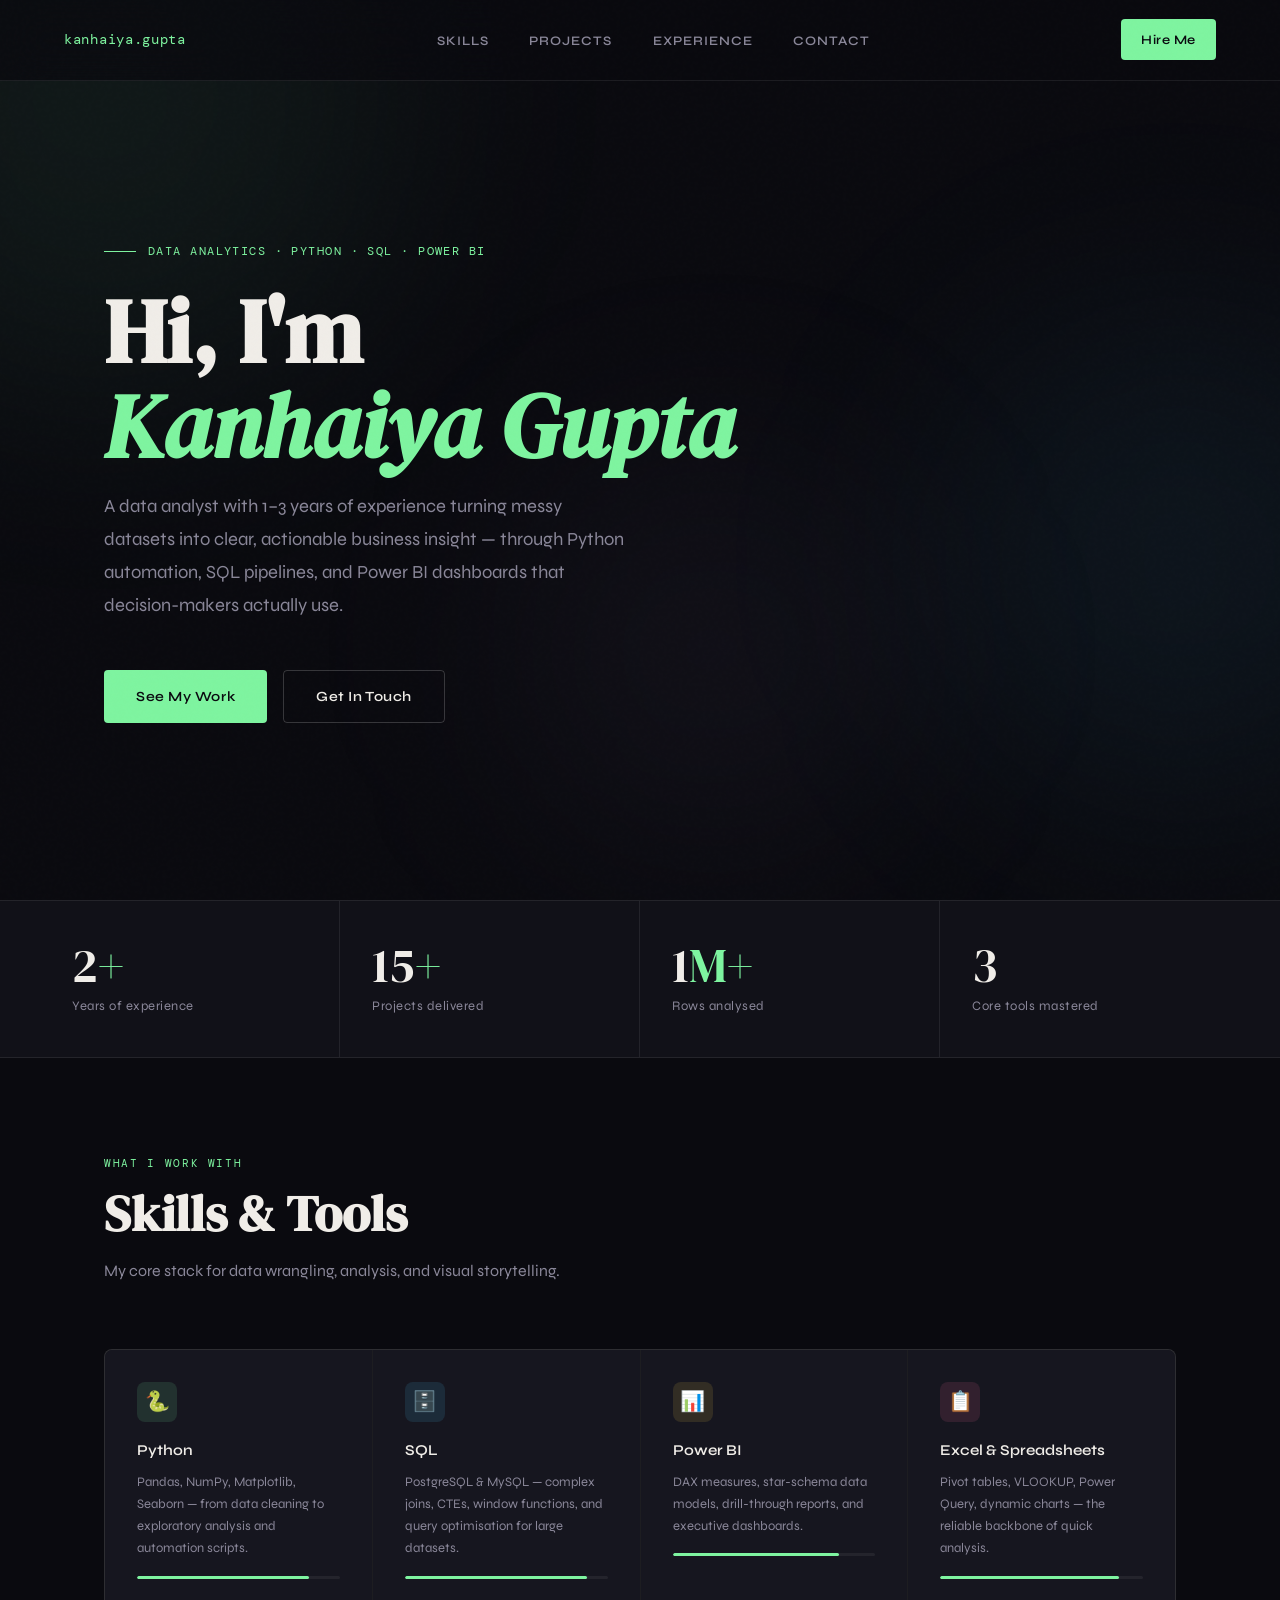
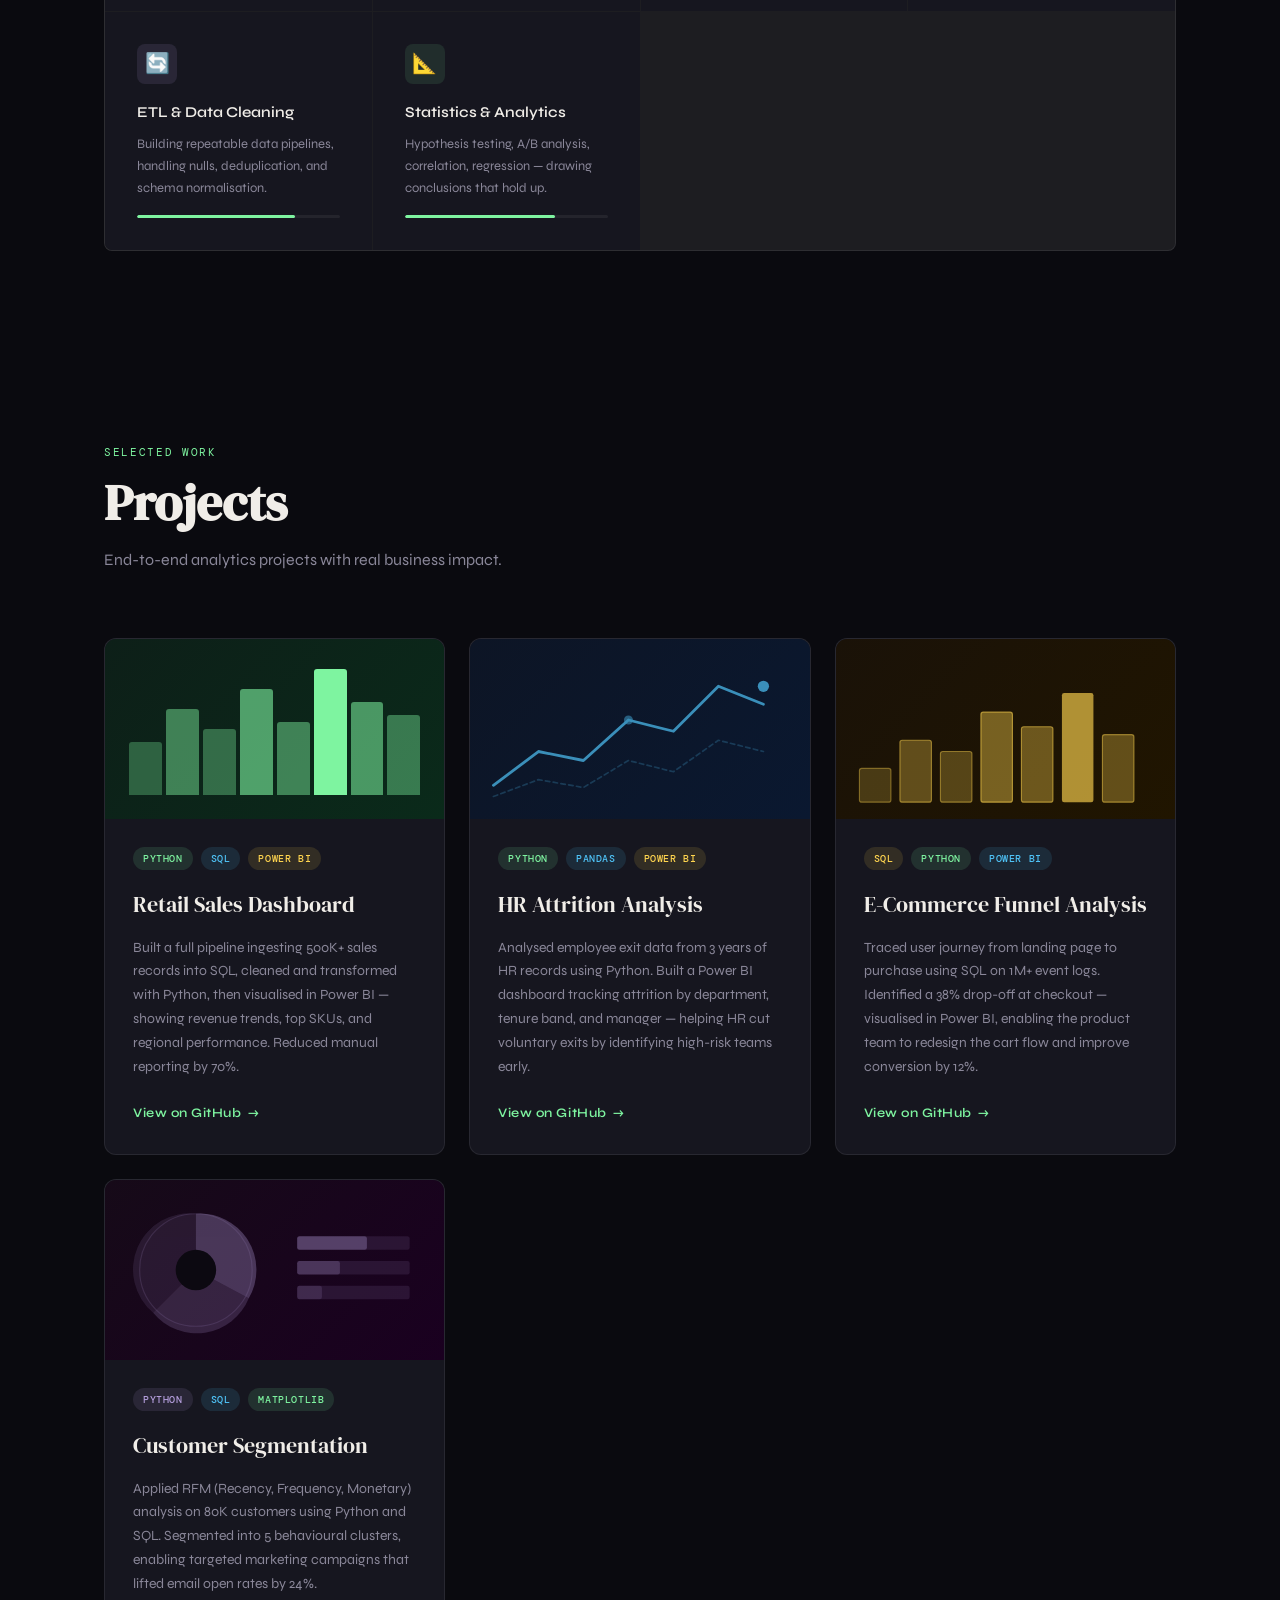
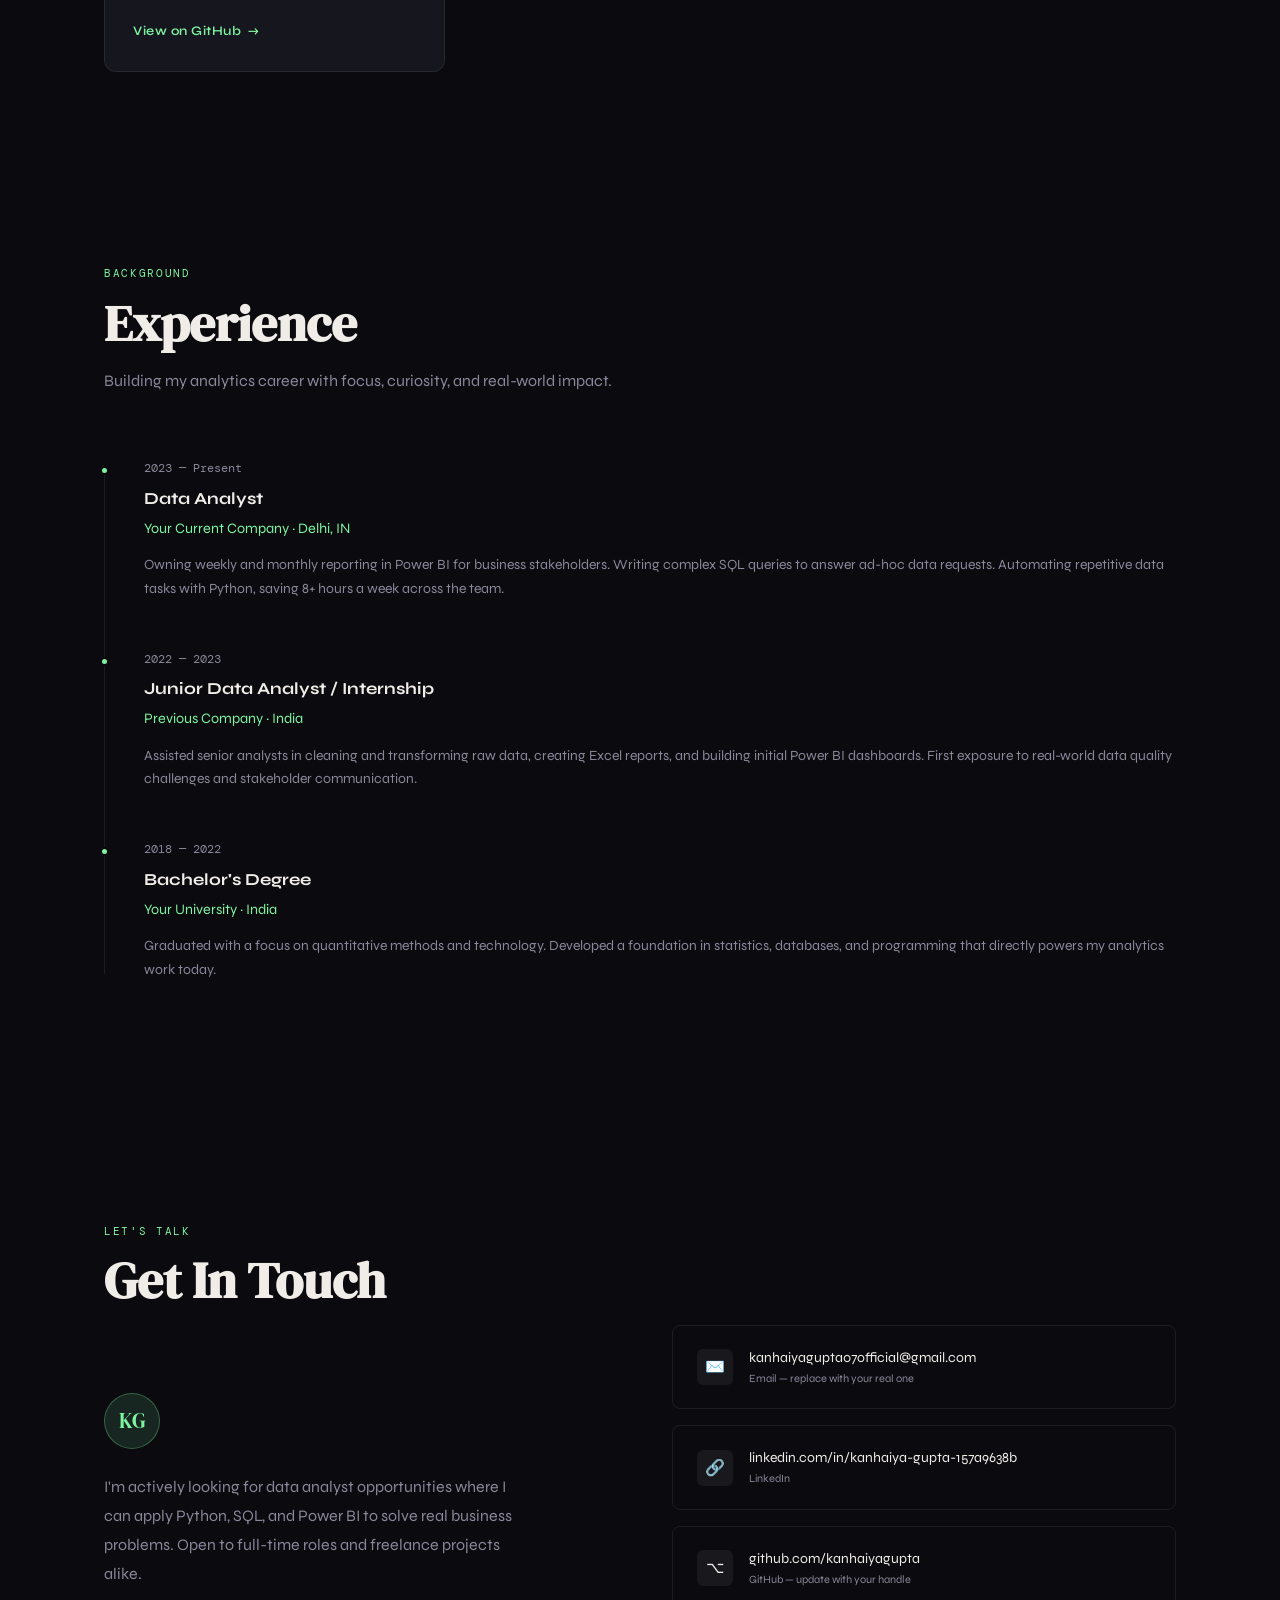
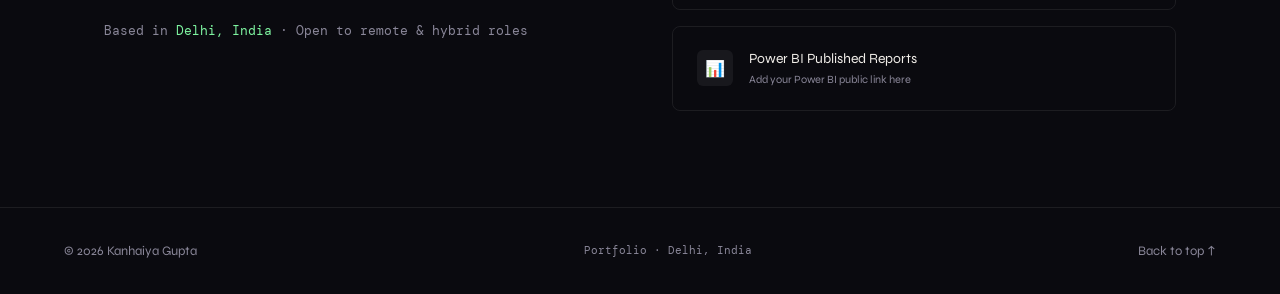
==== index.html @ afb7fc7d "seprated all the files" ====
<!DOCTYPE html>
<html lang="en">
<head>
<meta charset="UTF-8" />
<meta name="viewport" content="width=device-width, initial-scale=1.0"/>
<title>Kanhaiya Gupta — Data Analytics Portfolio</title>
<link rel="stylesheet" href="style.css"/>
<link href="https://fonts.googleapis.com/css2?family=DM+Serif+Display:ital@0;1&family=DM+Mono:wght@400;500&family=Syne:wght@400;600;700&display=swap" rel="stylesheet"/>

</head>
<body>

<div class="orb orb1"></div>
<div class="orb orb2"></div>
<div class="orb orb3"></div>

<!-- NAV -->
<nav>
  <div class="nav-logo">kanhaiya.gupta</div>
  <ul class="nav-links">
    <li><a href="#skills">Skills</a></li>
    <li><a href="#projects">Projects</a></li>
    <li><a href="#experience">Experience</a></li>
    <li><a href="#contact">Contact</a></li>
  </ul>
  <a href="#contact" class="btn btn-primary" style="padding:0.6rem 1.25rem; font-size:13px;">Hire Me</a>
</nav>

<!-- HERO -->
<div class="hero">
  <div class="hero-tag">Data Analytics · Python · SQL · Power BI</div>
  <h1>Hi, I'm<br><em>Kanhaiya Gupta</em></h1>
  <p class="hero-sub">
    A data analyst with 1–3 years of experience turning messy datasets into clear, actionable business insight — through Python automation, SQL pipelines, and Power BI dashboards that decision-makers actually use.
  </p>
  <div class="hero-cta">
    <a href="#projects" class="btn btn-primary">See My Work</a>
    <a href="mailto:kanhaiya.gupta@email.com" class="btn btn-outline">Get In Touch</a>
  </div>
</div>

<!-- STATS -->
<div class="stats-strip">
  <div class="stats-inner">
    <div class="stat reveal">
      <div class="stat-num">2<span>+</span></div>
      <div class="stat-label">Years of experience</div>
    </div>
    <div class="stat reveal">
      <div class="stat-num">15<span>+</span></div>
      <div class="stat-label">Projects delivered</div>
    </div>
    <div class="stat reveal">
      <div class="stat-num">1<span>M+</span></div>
      <div class="stat-label">Rows analysed</div>
    </div>
    <div class="stat reveal">
      <div class="stat-num">3</div>
      <div class="stat-label">Core tools mastered</div>
    </div>
  </div>
</div>

<!-- SKILLS -->
<section id="skills">
  <div class="section-label">What I work with</div>
  <h2 class="section-title">Skills & Tools</h2>
  <p class="section-desc">My core stack for data wrangling, analysis, and visual storytelling.</p>

  <div class="skills-grid reveal">
    <div class="skill-card">
      <div class="skill-icon" style="background:rgba(126,244,160,0.12);">🐍</div>
      <div class="skill-name">Python</div>
      <div class="skill-desc">Pandas, NumPy, Matplotlib, Seaborn — from data cleaning to exploratory analysis and automation scripts.</div>
      <div class="skill-bar-wrap"><div class="skill-bar" style="width:85%"></div></div>
    </div>
    <div class="skill-card">
      <div class="skill-icon" style="background:rgba(79,195,247,0.12);">🗄️</div>
      <div class="skill-name">SQL</div>
      <div class="skill-desc">PostgreSQL & MySQL — complex joins, CTEs, window functions, and query optimisation for large datasets.</div>
      <div class="skill-bar-wrap"><div class="skill-bar" style="width:90%"></div></div>
    </div>
    <div class="skill-card">
      <div class="skill-icon" style="background:rgba(255,213,79,0.12);">📊</div>
      <div class="skill-name">Power BI</div>
      <div class="skill-desc">DAX measures, star-schema data models, drill-through reports, and executive dashboards.</div>
      <div class="skill-bar-wrap"><div class="skill-bar" style="width:82%"></div></div>
    </div>
    <div class="skill-card">
      <div class="skill-icon" style="background:rgba(255,107,157,0.12);">📋</div>
      <div class="skill-name">Excel & Spreadsheets</div>
      <div class="skill-desc">Pivot tables, VLOOKUP, Power Query, dynamic charts — the reliable backbone of quick analysis.</div>
      <div class="skill-bar-wrap"><div class="skill-bar" style="width:88%"></div></div>
    </div>
    <div class="skill-card">
      <div class="skill-icon" style="background:rgba(179,157,219,0.12);">🔄</div>
      <div class="skill-name">ETL & Data Cleaning</div>
      <div class="skill-desc">Building repeatable data pipelines, handling nulls, deduplication, and schema normalisation.</div>
      <div class="skill-bar-wrap"><div class="skill-bar" style="width:78%"></div></div>
    </div>
    <div class="skill-card">
      <div class="skill-icon" style="background:rgba(126,244,160,0.1);">📐</div>
      <div class="skill-name">Statistics & Analytics</div>
      <div class="skill-desc">Hypothesis testing, A/B analysis, correlation, regression — drawing conclusions that hold up.</div>
      <div class="skill-bar-wrap"><div class="skill-bar" style="width:74%"></div></div>
    </div>
  </div>
</section>

<!-- PROJECTS -->
<section id="projects">
  <div class="section-label">Selected work</div>
  <h2 class="section-title">Projects</h2>
  <p class="section-desc">End-to-end analytics projects with real business impact.</p>

  <div class="projects-grid">

    <!-- Project 1 -->
    <a class="project-card reveal" href="https://github.com/kanhaiyagupta" target="_blank">
      <div class="project-thumb" style="background:linear-gradient(135deg,#0d1f18,#0a2a1a);">
        <div class="chart-bars">
          <div class="bar" style="height:40%;background:rgba(126,244,160,0.3)"></div>
          <div class="bar" style="height:65%;background:rgba(126,244,160,0.45)"></div>
          <div class="bar" style="height:50%;background:rgba(126,244,160,0.35)"></div>
          <div class="bar" style="height:80%;background:rgba(126,244,160,0.6)"></div>
          <div class="bar" style="height:55%;background:rgba(126,244,160,0.45)"></div>
          <div class="bar" style="height:95%;background:var(--accent)"></div>
          <div class="bar" style="height:70%;background:rgba(126,244,160,0.55)"></div>
          <div class="bar" style="height:60%;background:rgba(126,244,160,0.4)"></div>
        </div>
      </div>
      <div class="project-body">
        <div class="project-tags">
          <span class="tag tag-green">Python</span>
          <span class="tag tag-blue">SQL</span>
          <span class="tag tag-yellow">Power BI</span>
        </div>
        <div class="project-title">Retail Sales Dashboard</div>
        <div class="project-desc">Built a full pipeline ingesting 500K+ sales records into SQL, cleaned and transformed with Python, then visualised in Power BI — showing revenue trends, top SKUs, and regional performance. Reduced manual reporting by 70%.</div>
        <span class="project-link">View on GitHub</span>
      </div>
    </a>

    <!-- Project 2 -->
    <a class="project-card reveal" href="https://github.com/kanhaiyagupta" target="_blank">
      <div class="project-thumb" style="background:linear-gradient(135deg,#0d1525,#0a1830);">
        <svg width="100%" height="100%" viewBox="0 0 300 160" style="opacity:0.7">
          <polyline points="20,130 60,100 100,108 140,72 180,82 220,42 260,58" fill="none" stroke="#4fc3f7" stroke-width="2.5" stroke-linecap="round" stroke-linejoin="round"/>
          <polyline points="20,140 60,125 100,132 140,108 180,118 220,90 260,100" fill="none" stroke="rgba(79,195,247,0.3)" stroke-width="1.5" stroke-linecap="round" stroke-linejoin="round" stroke-dasharray="4 3"/>
          <circle cx="260" cy="42" r="5" fill="#4fc3f7"/>
          <circle cx="140" cy="72" r="4" fill="rgba(79,195,247,0.6)"/>
        </svg>
      </div>
      <div class="project-body">
        <div class="project-tags">
          <span class="tag tag-green">Python</span>
          <span class="tag tag-blue">Pandas</span>
          <span class="tag tag-yellow">Power BI</span>
        </div>
        <div class="project-title">HR Attrition Analysis</div>
        <div class="project-desc">Analysed employee exit data from 3 years of HR records using Python. Built a Power BI dashboard tracking attrition by department, tenure band, and manager — helping HR cut voluntary exits by identifying high-risk teams early.</div>
        <span class="project-link">View on GitHub</span>
      </div>
    </a>

    <!-- Project 3 -->
    <a class="project-card reveal" href="https://github.com/kanhaiyagupta" target="_blank">
      <div class="project-thumb" style="background:linear-gradient(135deg,#1a1208,#201500);">
        <svg width="100%" height="100%" viewBox="0 0 300 160">
          <rect x="20" y="115" width="28" height="30" rx="2" fill="rgba(255,213,79,0.2)" stroke="rgba(255,213,79,0.4)" stroke-width="1"/>
          <rect x="56" y="90" width="28" height="55" rx="2" fill="rgba(255,213,79,0.3)" stroke="rgba(255,213,79,0.5)" stroke-width="1"/>
          <rect x="92" y="100" width="28" height="45" rx="2" fill="rgba(255,213,79,0.25)" stroke="rgba(255,213,79,0.45)" stroke-width="1"/>
          <rect x="128" y="65" width="28" height="80" rx="2" fill="rgba(255,213,79,0.4)" stroke="rgba(255,213,79,0.6)" stroke-width="1"/>
          <rect x="164" y="78" width="28" height="67" rx="2" fill="rgba(255,213,79,0.35)" stroke="rgba(255,213,79,0.55)" stroke-width="1"/>
          <rect x="200" y="48" width="28" height="97" rx="2" fill="#ffd54f" opacity="0.65"/>
          <rect x="236" y="85" width="28" height="60" rx="2" fill="rgba(255,213,79,0.3)" stroke="rgba(255,213,79,0.5)" stroke-width="1"/>
        </svg>
      </div>
      <div class="project-body">
        <div class="project-tags">
          <span class="tag tag-yellow">SQL</span>
          <span class="tag tag-green">Python</span>
          <span class="tag tag-blue">Power BI</span>
        </div>
        <div class="project-title">E-Commerce Funnel Analysis</div>
        <div class="project-desc">Traced user journey from landing page to purchase using SQL on 1M+ event logs. Identified a 38% drop-off at checkout — visualised in Power BI, enabling the product team to redesign the cart flow and improve conversion by 12%.</div>
        <span class="project-link">View on GitHub</span>
      </div>
    </a>

    <!-- Project 4 -->
    <a class="project-card reveal" href="https://github.com/kanhaiyagupta" target="_blank">
      <div class="project-thumb" style="background:linear-gradient(135deg,#160a18,#1a0020);">
        <svg width="100%" height="100%" viewBox="0 0 300 160" style="opacity:0.8">
          <circle cx="80" cy="80" r="50" fill="none" stroke="rgba(179,157,219,0.2)" stroke-width="1"/>
          <path d="M80 80 L80 30 A50 50 0 0 1 127 105 Z" fill="rgba(179,157,219,0.4)"/>
          <path d="M80 80 L127 105 A50 50 0 0 1 42 118 Z" fill="rgba(179,157,219,0.25)"/>
          <path d="M80 80 L42 118 A50 50 0 0 1 80 30 Z" fill="rgba(179,157,219,0.15)"/>
          <circle cx="80" cy="80" r="18" fill="var(--bg)"/>
          <rect x="170" y="50" width="100" height="12" rx="2" fill="rgba(179,157,219,0.15)"/>
          <rect x="170" y="50" width="62" height="12" rx="2" fill="rgba(179,157,219,0.4)"/>
          <rect x="170" y="72" width="100" height="12" rx="2" fill="rgba(179,157,219,0.15)"/>
          <rect x="170" y="72" width="38" height="12" rx="2" fill="rgba(179,157,219,0.3)"/>
          <rect x="170" y="94" width="100" height="12" rx="2" fill="rgba(179,157,219,0.15)"/>
          <rect x="170" y="94" width="22" height="12" rx="2" fill="rgba(179,157,219,0.2)"/>
        </svg>
      </div>
      <div class="project-body">
        <div class="project-tags">
          <span class="tag tag-purple">Python</span>
          <span class="tag tag-blue">SQL</span>
          <span class="tag tag-green">Matplotlib</span>
        </div>
        <div class="project-title">Customer Segmentation</div>
        <div class="project-desc">Applied RFM (Recency, Frequency, Monetary) analysis on 80K customers using Python and SQL. Segmented into 5 behavioural clusters, enabling targeted marketing campaigns that lifted email open rates by 24%.</div>
        <span class="project-link">View on GitHub</span>
      </div>
    </a>

  </div>
</section>

<!-- EXPERIENCE -->
<section id="experience">
  <div class="section-label">Background</div>
  <h2 class="section-title">Experience</h2>
  <p class="section-desc">Building my analytics career with focus, curiosity, and real-world impact.</p>

  <div class="timeline reveal">
    <div class="timeline-item">
      <div class="tl-date">2023 — Present</div>
      <div class="tl-role">Data Analyst</div>
      <div class="tl-company">Your Current Company · Delhi, IN</div>
      <div class="tl-desc">Owning weekly and monthly reporting in Power BI for business stakeholders. Writing complex SQL queries to answer ad-hoc data requests. Automating repetitive data tasks with Python, saving 8+ hours a week across the team.</div>
    </div>
    <div class="timeline-item">
      <div class="tl-date">2022 — 2023</div>
      <div class="tl-role">Junior Data Analyst / Internship</div>
      <div class="tl-company">Previous Company · India</div>
      <div class="tl-desc">Assisted senior analysts in cleaning and transforming raw data, creating Excel reports, and building initial Power BI dashboards. First exposure to real-world data quality challenges and stakeholder communication.</div>
    </div>
    <div class="timeline-item">
      <div class="tl-date">2018 — 2022</div>
      <div class="tl-role">Bachelor's Degree</div>
      <div class="tl-company">Your University · India</div>
      <div class="tl-desc">Graduated with a focus on quantitative methods and technology. Developed a foundation in statistics, databases, and programming that directly powers my analytics work today.</div>
    </div>
  </div>
</section>

<!-- CONTACT -->
<section id="contact">
  <div class="section-label">Let's talk</div>
  <h2 class="section-title">Get In Touch</h2>

  <div class="contact-grid reveal">
    <div>
      <div class="avatar">KG</div>
      <p style="color:var(--muted); font-size:1rem; line-height:1.8; max-width:420px;">
        I'm actively looking for data analyst opportunities where I can apply Python, SQL, and Power BI to solve real business problems. Open to full-time roles and freelance projects alike.
      </p>
      <div style="margin-top:2rem; font-family:var(--font-mono); font-size:13px; color:var(--muted);">
        Based in <span style="color:var(--accent)">Delhi, India</span> · Open to remote & hybrid roles
      </div>
    </div>
    <div class="contact-links">
      <a class="contact-link" href="mailto:kanhaiyagupta07official@gmail.com">
        <div class="contact-link-icon">✉️</div>
        <div>
          <div class="contact-link-text">kanhaiyagupta07official@gmail.com</div>
          <div class="contact-link-label">Email — replace with your real one</div>
        </div>
      </a>
            <a class="contact-link" href="https://www.linkedin.com/in/kanhaiya-gupta-157a9638b" target="_blank">
        <div class="contact-link-icon">🔗</div>
        <div>
          <div class="contact-link-text">linkedin.com/in/kanhaiya-gupta-157a9638b</div>
          <div class="contact-link-label">LinkedIn</div>
        </div>
      </a>
      <a class="contact-link" href="https://github.com/kanhaiyagupta" target="_blank">
        <div class="contact-link-icon">⌥</div>
        <div>
          <div class="contact-link-text">github.com/kanhaiyagupta</div>
          <div class="contact-link-label">GitHub — update with your handle</div>
        </div>
      </a>
      <a class="contact-link" href="https://app.powerbi.com/" target="_blank">
        <div class="contact-link-icon">📊</div>
        <div>
          <div class="contact-link-text">Power BI Published Reports</div>
          <div class="contact-link-label">Add your Power BI public link here</div>
        </div>
      </a>
    </div>
  </div>
</section>

<!-- FOOTER -->
<footer>
  <span>© 2026 Kanhaiya Gupta</span>
  <span style="font-family:var(--font-mono); font-size:11px;">Portfolio · Delhi, India</span>
  <a href="#" style="color:var(--muted); text-decoration:none; font-size:13px;" onclick="window.scrollTo({top:0,behavior:'smooth'}); return false;">Back to top ↑</a>
</footer>
  
</body>
<script src="script.js"></script>
</html>
---- style.css ----
:root {
    --bg: #0a0a0f;
    --surface: #111118;
    --card: #16161f;
    --border: rgba(255,255,255,0.08);
    --border-hover: rgba(255,255,255,0.18);
    --text: #f0ede8;
    --muted: #8a8799;
    --accent: #7ef4a0;
    --accent2: #4fc3f7;
    --accent3: #ffd54f;
    --accent4: #ff6b9d;
    --purple: #b39ddb;
    --font-head: 'DM Serif Display', serif;
    --font-body: 'Syne', sans-serif;
    --font-mono: 'DM Mono', monospace;
  }
  *, *::before, *::after { box-sizing: border-box; margin: 0; padding: 0; }
  html { scroll-behavior: smooth; }
  body {
    background: var(--bg);
    color: var(--text);
    font-family: var(--font-body);
    font-size: 16px;
    line-height: 1.7;
    overflow-x: hidden;
  }
  body::before {
    content: '';
    position: fixed; inset: 0;
    background-image: url("data:image/svg+xml,%3Csvg viewBox='0 0 256 256' xmlns='http://www.w3.org/2000/svg'%3E%3Cfilter id='noise'%3E%3CfeTurbulence type='fractalNoise' baseFrequency='0.9' numOctaves='4' stitchTiles='stitch'/%3E%3C/filter%3E%3Crect width='100%25' height='100%25' filter='url(%23noise)' opacity='0.04'/%3E%3C/svg%3E");
    pointer-events: none; z-index: 9999; opacity: 0.35;
  }
  .orb { position: fixed; border-radius: 50%; filter: blur(120px); pointer-events: none; z-index: 0; }
  .orb1 { width: 600px; height: 600px; background: rgba(126,244,160,0.06); top: -200px; left: -200px; }
  .orb2 { width: 500px; height: 500px; background: rgba(79,195,247,0.06); bottom: 10%; right: -150px; }
  .orb3 { width: 400px; height: 400px; background: rgba(179,157,219,0.05); top: 50%; left: 40%; }

  nav {
    position: fixed; top: 0; left: 0; right: 0; z-index: 100;
    display: flex; align-items: center; justify-content: space-between;
    padding: 1.2rem 4rem;
    background: rgba(10,10,15,0.75);
    backdrop-filter: blur(20px);
    border-bottom: 1px solid var(--border);
  }
  .nav-logo { font-family: var(--font-mono); font-size: 14px; color: var(--accent); letter-spacing: 0.05em; }
  .nav-links { display: flex; gap: 2.5rem; list-style: none; }
  .nav-links a { color: var(--muted); text-decoration: none; font-size: 13px; font-weight: 600; letter-spacing: 0.08em; text-transform: uppercase; transition: color 0.2s; }
  .nav-links a:hover { color: var(--text); }

  .hero {
    position: relative; z-index: 1;
    min-height: 100vh;
    display: flex; flex-direction: column;
    justify-content: center; align-items: flex-start;
    padding: 8rem 4rem 4rem;
    max-width: 1200px; margin: 0 auto;
  }
  .hero-tag {
    font-family: var(--font-mono); font-size: 12px; color: var(--accent);
    letter-spacing: 0.12em; text-transform: uppercase;
    margin-bottom: 1.5rem;
    display: flex; align-items: center; gap: 0.75rem;
  }
  .hero-tag::before { content: ''; display: block; width: 32px; height: 1px; background: var(--accent); }
  .hero h1 { font-family: var(--font-head); font-size: clamp(3.2rem, 7vw, 6.5rem); line-height: 1.05; color: var(--text); margin-bottom: 1rem; }
  .hero h1 em { font-style: italic; color: var(--accent); }
  .hero-sub { font-size: 1.15rem; color: var(--muted); max-width: 520px; margin-bottom: 3rem; line-height: 1.8; }
  .hero-cta { display: flex; gap: 1rem; flex-wrap: wrap; }
  .btn { display: inline-flex; align-items: center; gap: 0.5rem; padding: 0.85rem 2rem; border-radius: 4px; font-family: var(--font-body); font-size: 14px; font-weight: 600; text-decoration: none; transition: all 0.2s; letter-spacing: 0.04em; }
  .btn-primary { background: var(--accent); color: #0a0a0f; }
  .btn-primary:hover { background: #5bdb80; transform: translateY(-2px); }
  .btn-outline { border: 1px solid var(--border-hover); color: var(--text); }
  .btn-outline:hover { border-color: var(--accent); color: var(--accent); transform: translateY(-2px); }

  .stats-strip { position: relative; z-index: 1; border-top: 1px solid var(--border); border-bottom: 1px solid var(--border); background: var(--surface); }
  .stats-inner { max-width: 1200px; margin: 0 auto; display: grid; grid-template-columns: repeat(4, 1fr); }
  .stat { padding: 2.5rem 2rem; border-right: 1px solid var(--border); }
  .stat:last-child { border-right: none; }
  .stat-num { font-family: var(--font-head); font-size: 3rem; color: var(--text); line-height: 1; }
  .stat-num span { color: var(--accent); }
  .stat-label { font-size: 13px; color: var(--muted); margin-top: 0.4rem; letter-spacing: 0.04em; }

  section { position: relative; z-index: 1; max-width: 1200px; margin: 0 auto; padding: 6rem 4rem; }
  .section-label { font-family: var(--font-mono); font-size: 11px; color: var(--accent); letter-spacing: 0.15em; text-transform: uppercase; margin-bottom: 0.75rem; }
  .section-title { font-family: var(--font-head); font-size: clamp(2rem, 4vw, 3.2rem); line-height: 1.1; margin-bottom: 1rem; }
  .section-desc { color: var(--muted); max-width: 560px; margin-bottom: 4rem; font-size: 1rem; }

  .skills-grid { display: grid; grid-template-columns: repeat(auto-fit, minmax(240px, 1fr)); gap: 1px; background: var(--border); border: 1px solid var(--border); border-radius: 8px; overflow: hidden; }
  .skill-card { background: var(--card); padding: 2rem; transition: background 0.2s; }
  .skill-card:hover { background: #1c1c28; }
  .skill-icon { width: 40px; height: 40px; border-radius: 8px; display: flex; align-items: center; justify-content: center; font-size: 20px; margin-bottom: 1rem; }
  .skill-name { font-size: 15px; font-weight: 600; margin-bottom: 0.5rem; }
  .skill-desc { font-size: 13px; color: var(--muted); }
  .skill-bar-wrap { margin-top: 1rem; background: rgba(255,255,255,0.06); border-radius: 2px; height: 3px; overflow: hidden; }
  .skill-bar { height: 100%; border-radius: 2px; background: var(--accent); }

  .projects-grid { display: grid; grid-template-columns: repeat(auto-fit, minmax(320px, 1fr)); gap: 1.5rem; }
  .project-card { background: var(--card); border: 1px solid var(--border); border-radius: 12px; overflow: hidden; transition: border-color 0.25s, transform 0.25s; text-decoration: none; color: inherit; display: block; }
  .project-card:hover { border-color: var(--border-hover); transform: translateY(-4px); }
  .project-thumb { height: 180px; display: flex; align-items: center; justify-content: center; position: relative; overflow: hidden; }
  .project-body { padding: 1.75rem; }
  .project-tags { display: flex; gap: 0.5rem; flex-wrap: wrap; margin-bottom: 1rem; }
  .tag { font-family: var(--font-mono); font-size: 10px; font-weight: 500; padding: 3px 10px; border-radius: 20px; letter-spacing: 0.06em; text-transform: uppercase; }
  .tag-green { background: rgba(126,244,160,0.12); color: var(--accent); }
  .tag-blue { background: rgba(79,195,247,0.12); color: var(--accent2); }
  .tag-yellow { background: rgba(255,213,79,0.12); color: var(--accent3); }
  .tag-pink { background: rgba(255,107,157,0.12); color: var(--accent4); }
  .tag-purple { background: rgba(179,157,219,0.12); color: var(--purple); }
  .project-title { font-family: var(--font-head); font-size: 1.4rem; margin-bottom: 0.75rem; }
  .project-desc { font-size: 14px; color: var(--muted); line-height: 1.7; }
  .project-link { display: inline-flex; align-items: center; gap: 0.4rem; margin-top: 1.5rem; font-size: 13px; font-weight: 600; color: var(--accent); text-decoration: none; letter-spacing: 0.04em; }
  .project-link::after { content: '→'; transition: transform 0.2s; }
  .project-card:hover .project-link::after { transform: translateX(4px); }

  .chart-bars { display: flex; align-items: flex-end; gap: 4px; padding: 1.5rem; height: 100%; width: 100%; }
  .bar { border-radius: 3px 3px 0 0; flex: 1; min-height: 20px; }

  .timeline { position: relative; }
  .timeline::before { content: ''; position: absolute; left: 0; top: 8px; bottom: 8px; width: 1px; background: var(--border); }
  .timeline-item { padding-left: 2.5rem; margin-bottom: 3rem; position: relative; }
  .timeline-item::before { content: ''; position: absolute; left: -4px; top: 8px; width: 9px; height: 9px; border-radius: 50%; background: var(--accent); border: 2px solid var(--bg); }
  .tl-date { font-family: var(--font-mono); font-size: 12px; color: var(--muted); margin-bottom: 0.4rem; }
  .tl-role { font-size: 1.05rem; font-weight: 700; margin-bottom: 0.2rem; }
  .tl-company { color: var(--accent); font-size: 0.9rem; margin-bottom: 0.75rem; }
  .tl-desc { font-size: 14px; color: var(--muted); line-height: 1.7; }

  .contact-grid { display: grid; grid-template-columns: 1fr 1fr; gap: 4rem; align-items: center; }
  .contact-links { display: flex; flex-direction: column; gap: 1rem; }
  .contact-link { display: flex; align-items: center; gap: 1rem; padding: 1.25rem 1.5rem; border: 1px solid var(--border); border-radius: 8px; text-decoration: none; color: var(--text); transition: all 0.2s; }
  .contact-link:hover { border-color: var(--accent); background: rgba(126,244,160,0.05); transform: translateX(6px); }
  .contact-link-icon { width: 36px; height: 36px; border-radius: 6px; background: rgba(255,255,255,0.06); display: flex; align-items: center; justify-content: center; font-size: 16px; flex-shrink: 0; }
  .contact-link-text { font-size: 14px; }
  .contact-link-label { font-size: 11px; color: var(--muted); }

  footer { border-top: 1px solid var(--border); padding: 2rem 4rem; display: flex; align-items: center; justify-content: space-between; font-size: 13px; color: var(--muted); max-width: 100%; position: relative; z-index: 1; }

  .reveal { opacity: 0; transform: translateY(24px); transition: opacity 0.6s ease, transform 0.6s ease; }
  .reveal.visible { opacity: 1; transform: translateY(0); }

  /* Initials avatar */
  .avatar {
    width: 56px; height: 56px; border-radius: 50%;
    background: rgba(126,244,160,0.12);
    border: 1px solid rgba(126,244,160,0.3);
    display: flex; align-items: center; justify-content: center;
    font-family: var(--font-head); font-size: 1.3rem;
    color: var(--accent); margin-bottom: 1.5rem;
  }

  @media (max-width: 768px) {
    nav { padding: 1rem 1.5rem; }
    .nav-links { display: none; }
    .hero, section { padding: 4rem 1.5rem; }
    .hero { padding-top: 7rem; }
    .stats-inner { grid-template-columns: 1fr 1fr; }
    .contact-grid { grid-template-columns: 1fr; }
    footer { flex-direction: column; gap: 0.5rem; text-align: center; padding: 1.5rem; }
  }
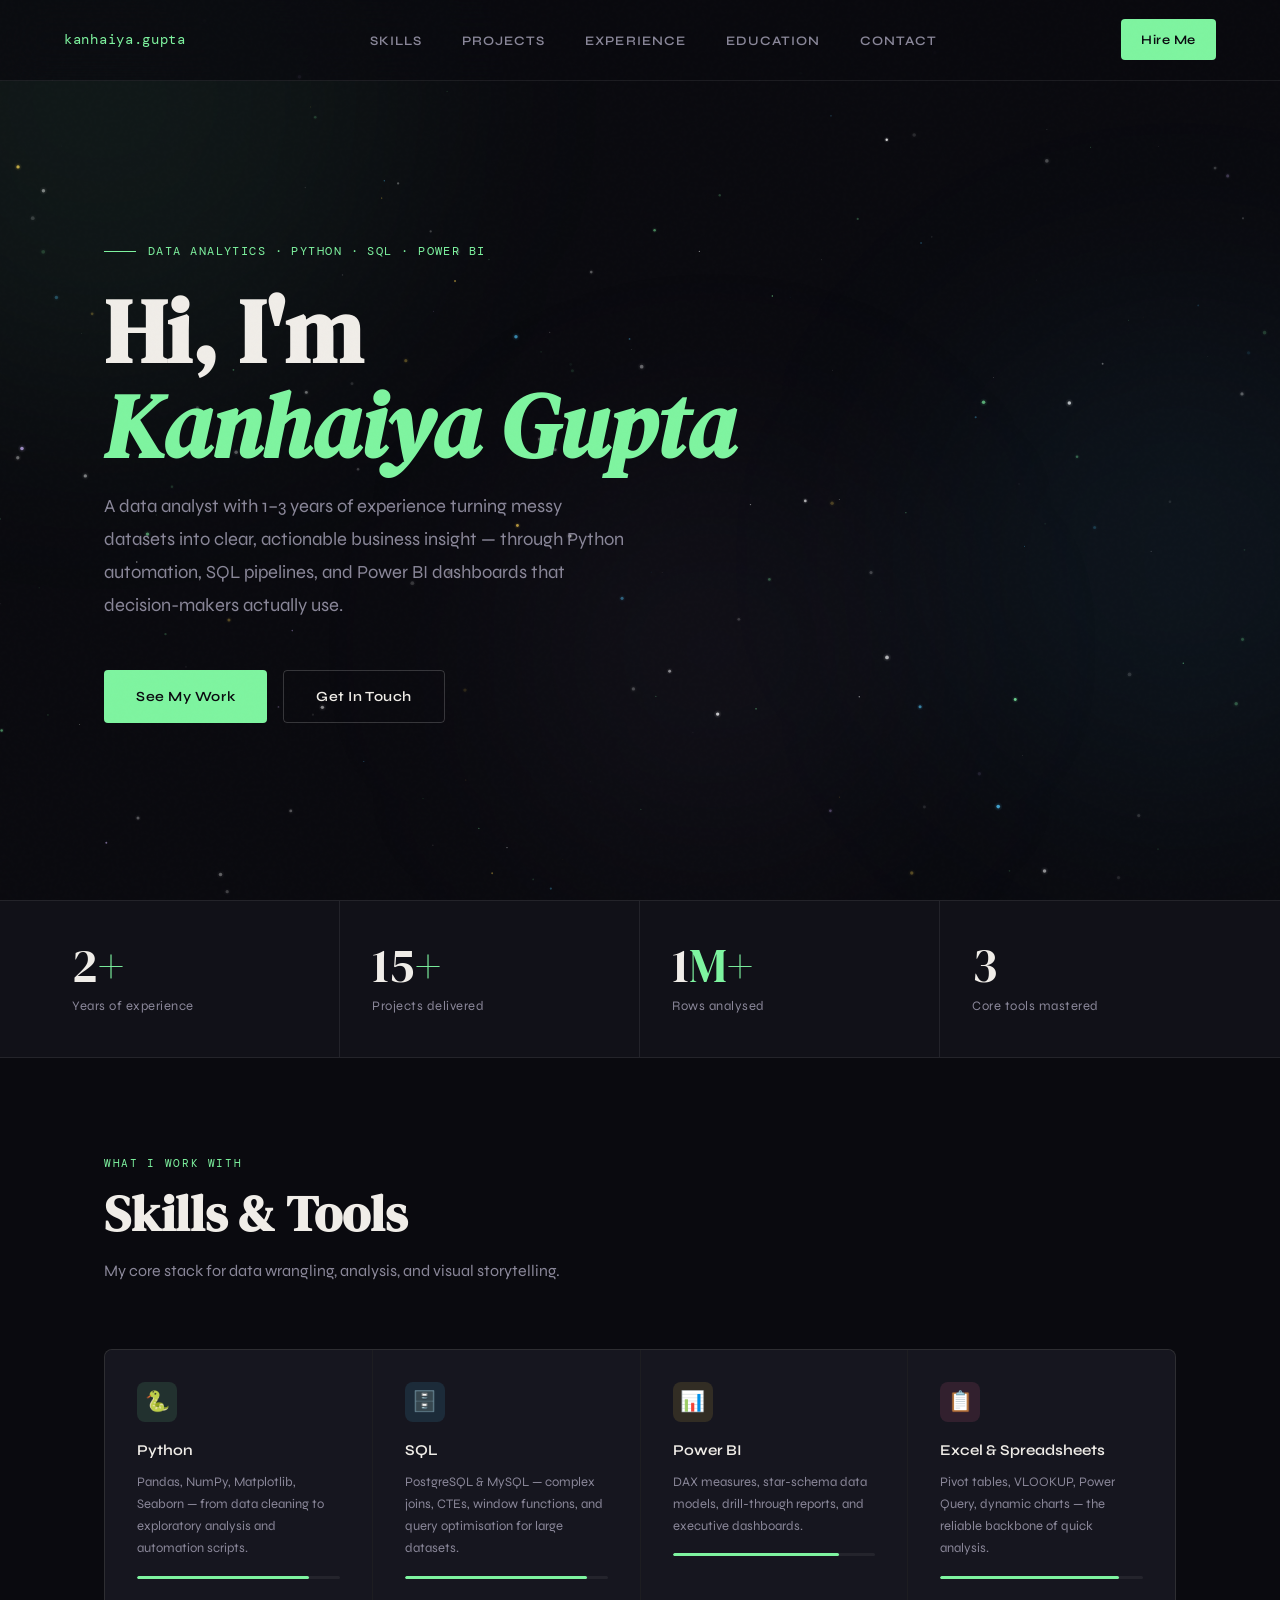
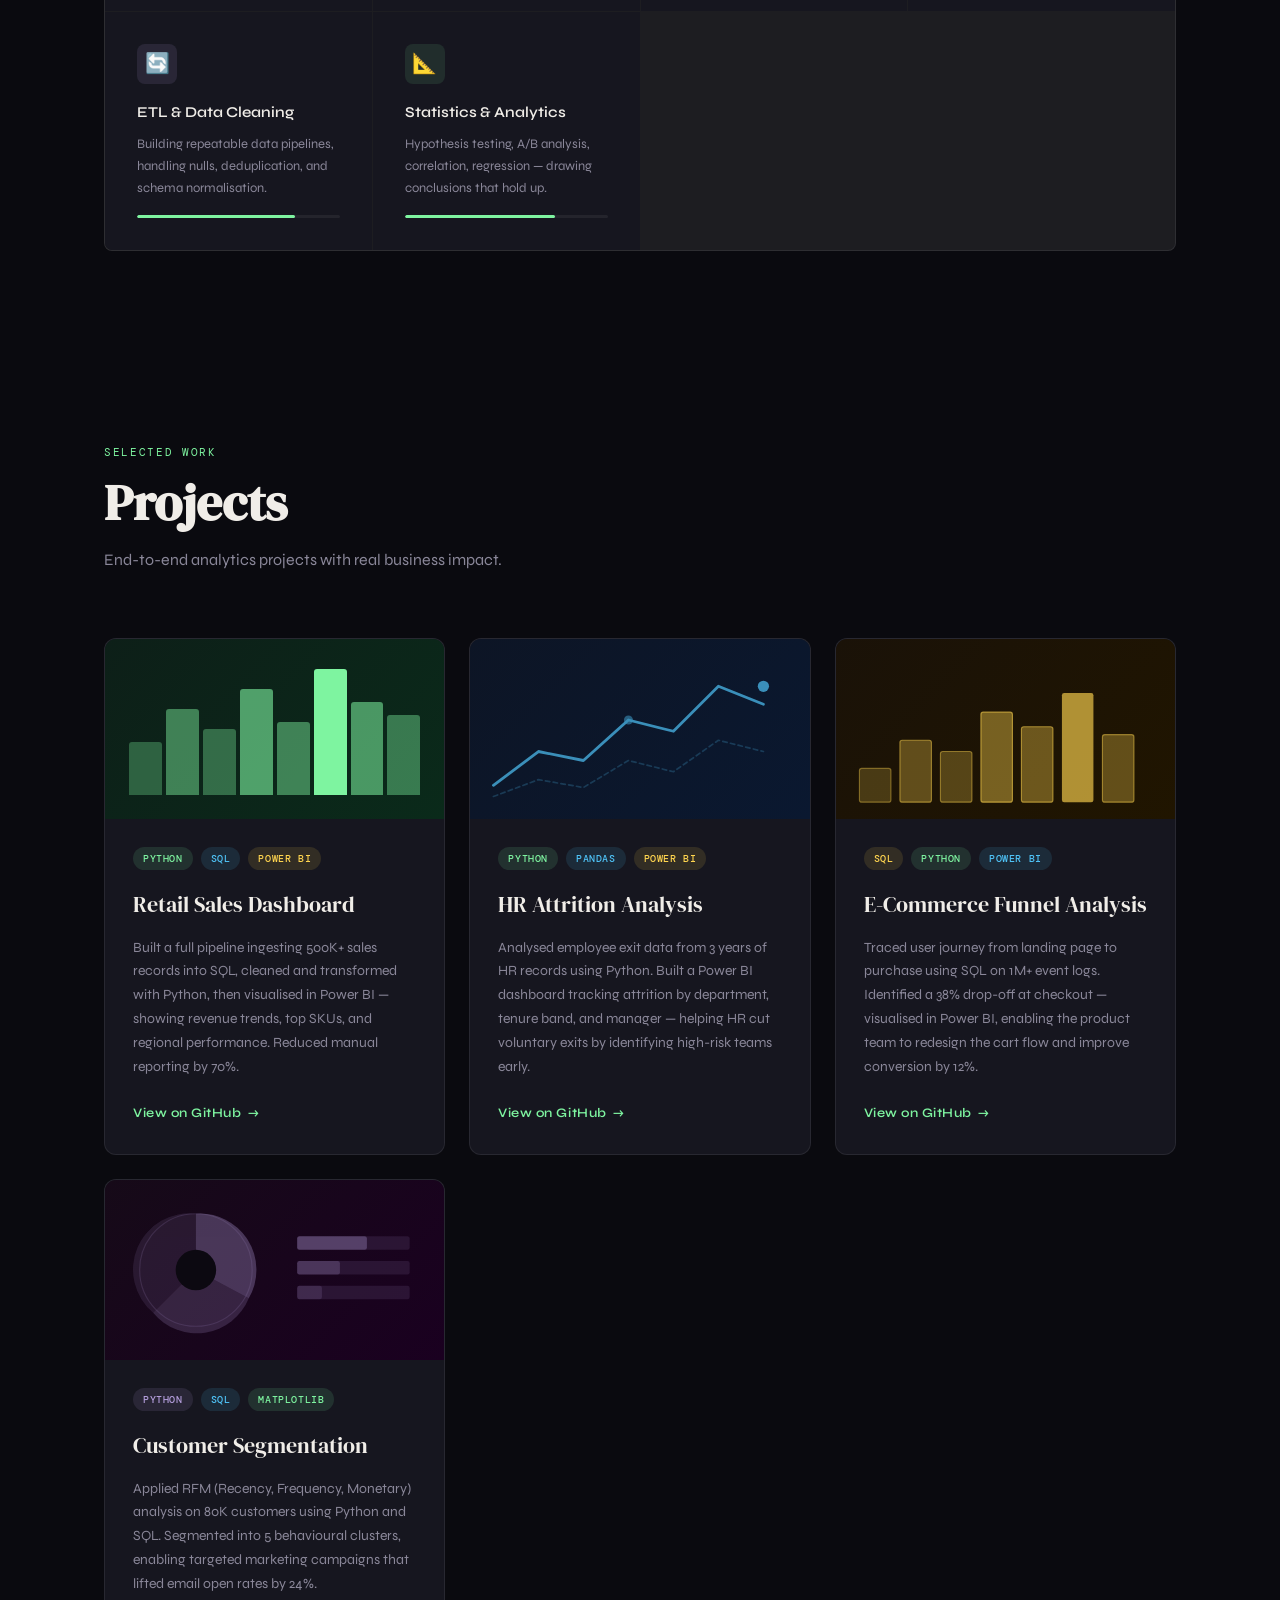
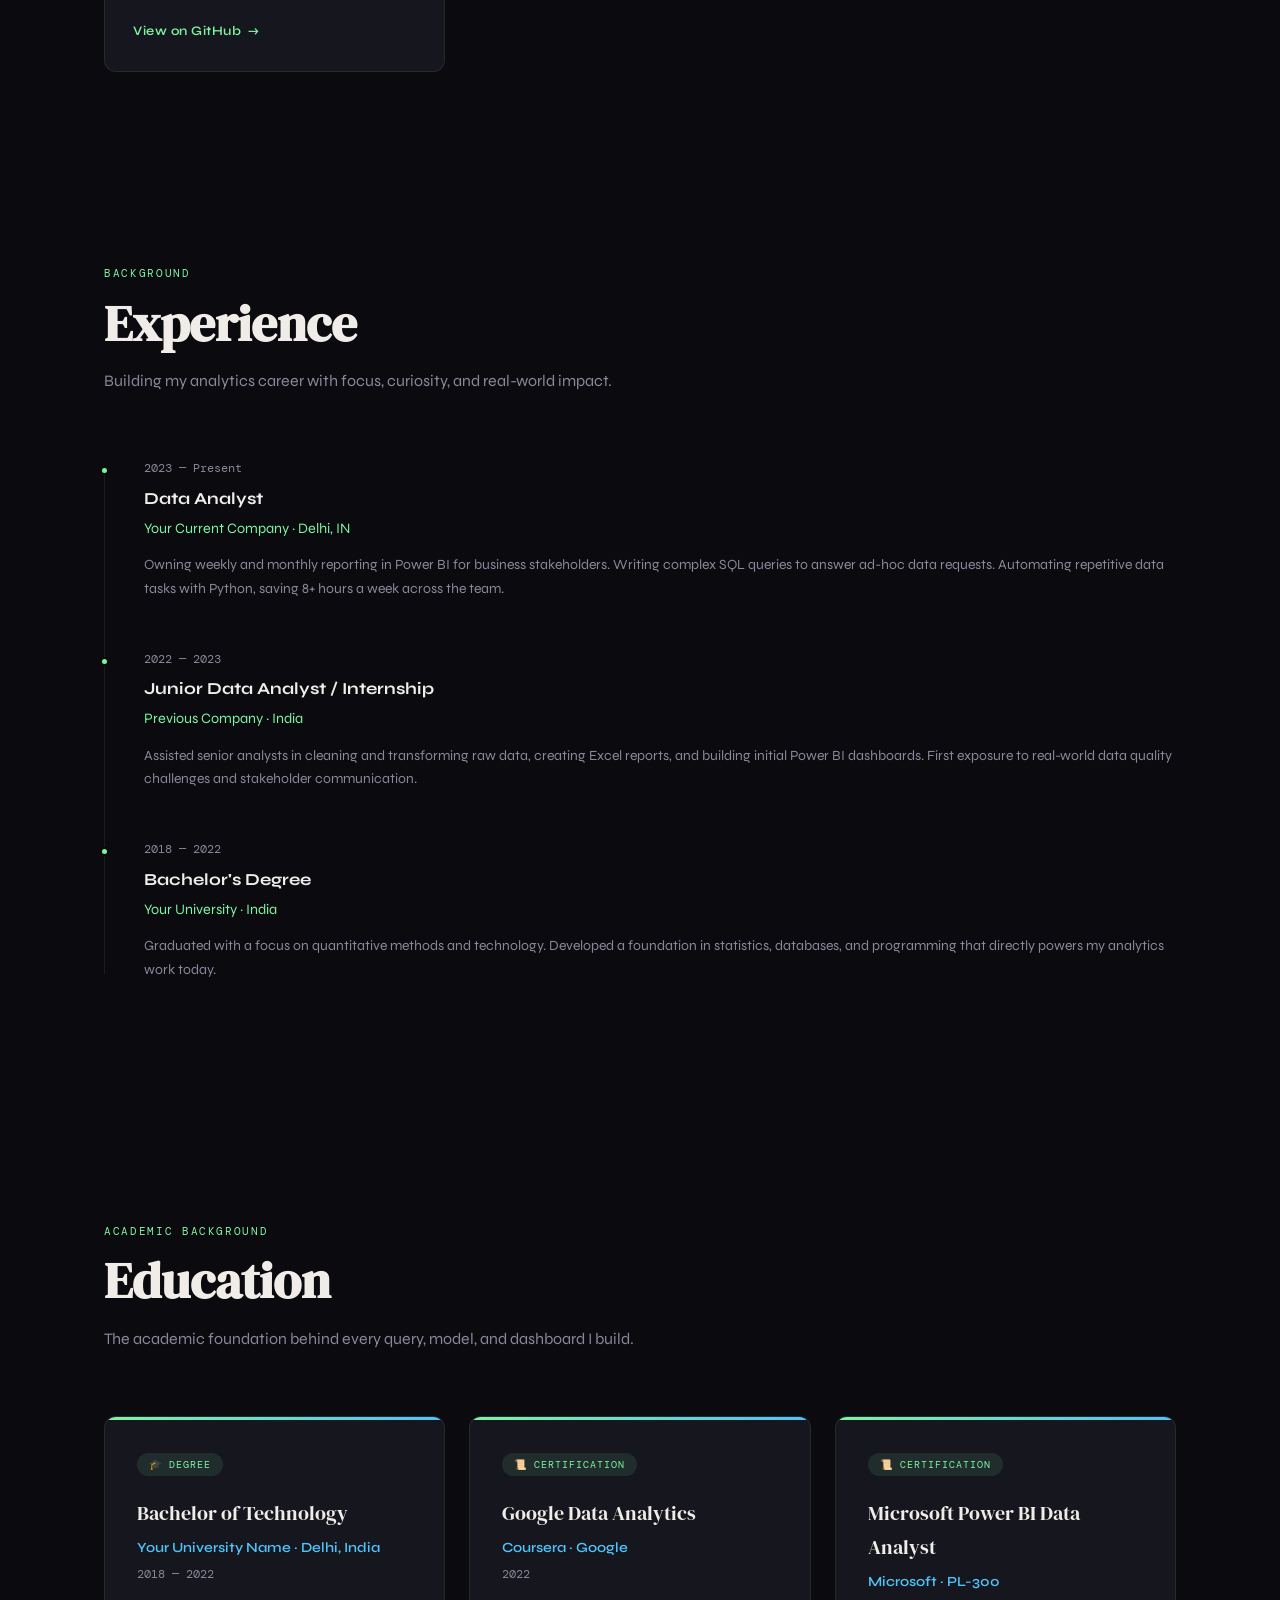
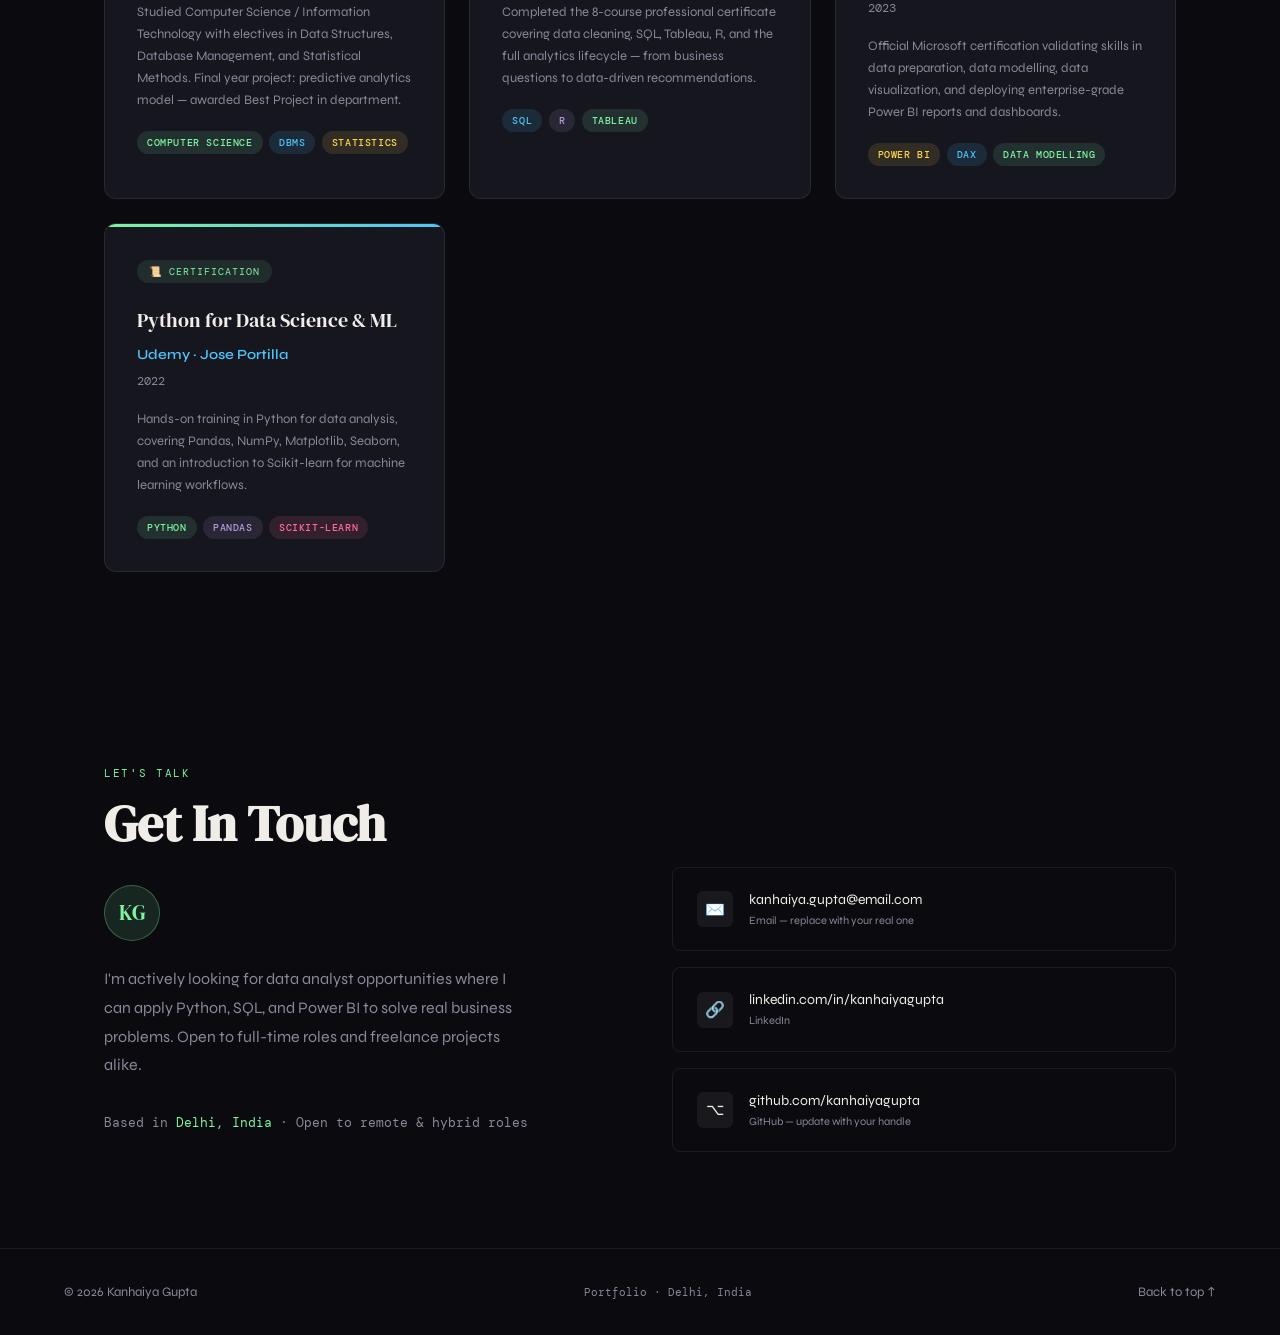
==== commit 473af22d: "Update portfolio layout and split styles/scripts" ====
--- a/index.html
+++ b/index.html
@@ -1,14 +1,15 @@
-<!DOCTYPE html>
+﻿<!DOCTYPE html>
 <html lang="en">
 <head>
 <meta charset="UTF-8" />
-<meta name="viewport" content="width=device-width, initial-scale=1.0"/>
+<meta name="viewport" content="width=device-width, initial-scale=1.0" />
 <title>Kanhaiya Gupta — Data Analytics Portfolio</title>
-<link rel="stylesheet" href="style.css"/>
-<link href="https://fonts.googleapis.com/css2?family=DM+Serif+Display:ital@0;1&family=DM+Mono:wght@400;500&family=Syne:wght@400;600;700&display=swap" rel="stylesheet"/>
-
+<link href="https://fonts.googleapis.com/css2?family=DM+Serif+Display:ital@0;1&family=DM+Mono:wght@400;500&family=Syne:wght@400;600;700&display=swap" rel="stylesheet" />
+<link rel="stylesheet" href="style.css" />
 </head>
 <body>
+
+<canvas id="stars-canvas"></canvas>
 
 <div class="orb orb1"></div>
 <div class="orb orb2"></div>
@@ -21,15 +22,16 @@
     <li><a href="#skills">Skills</a></li>
     <li><a href="#projects">Projects</a></li>
     <li><a href="#experience">Experience</a></li>
+    <li><a href="#education">Education</a></li>
     <li><a href="#contact">Contact</a></li>
   </ul>
-  <a href="#contact" class="btn btn-primary" style="padding:0.6rem 1.25rem; font-size:13px;">Hire Me</a>
+  <a href="#contact" class="btn btn-primary btn-small">Hire Me</a>
 </nav>
 
 <!-- HERO -->
 <div class="hero">
   <div class="hero-tag">Data Analytics · Python · SQL · Power BI</div>
-  <h1>Hi, I'm<br><em>Kanhaiya Gupta</em></h1>
+  <h1>Hi, I'm<br /><em>Kanhaiya Gupta</em></h1>
   <p class="hero-sub">
     A data analyst with 1–3 years of experience turning messy datasets into clear, actionable business insight — through Python automation, SQL pipelines, and Power BI dashboards that decision-makers actually use.
   </p>
@@ -114,8 +116,6 @@
   <p class="section-desc">End-to-end analytics projects with real business impact.</p>
 
   <div class="projects-grid">
-
-    <!-- Project 1 -->
     <a class="project-card reveal" href="https://github.com/kanhaiyagupta" target="_blank">
       <div class="project-thumb" style="background:linear-gradient(135deg,#0d1f18,#0a2a1a);">
         <div class="chart-bars">
@@ -140,8 +140,6 @@
         <span class="project-link">View on GitHub</span>
       </div>
     </a>
-
-    <!-- Project 2 -->
     <a class="project-card reveal" href="https://github.com/kanhaiyagupta" target="_blank">
       <div class="project-thumb" style="background:linear-gradient(135deg,#0d1525,#0a1830);">
         <svg width="100%" height="100%" viewBox="0 0 300 160" style="opacity:0.7">
@@ -162,8 +160,6 @@
         <span class="project-link">View on GitHub</span>
       </div>
     </a>
-
-    <!-- Project 3 -->
     <a class="project-card reveal" href="https://github.com/kanhaiyagupta" target="_blank">
       <div class="project-thumb" style="background:linear-gradient(135deg,#1a1208,#201500);">
         <svg width="100%" height="100%" viewBox="0 0 300 160">
@@ -187,8 +183,6 @@
         <span class="project-link">View on GitHub</span>
       </div>
     </a>
-
-    <!-- Project 4 -->
     <a class="project-card reveal" href="https://github.com/kanhaiyagupta" target="_blank">
       <div class="project-thumb" style="background:linear-gradient(135deg,#160a18,#1a0020);">
         <svg width="100%" height="100%" viewBox="0 0 300 160" style="opacity:0.8">
@@ -216,7 +210,6 @@
         <span class="project-link">View on GitHub</span>
       </div>
     </a>
-
   </div>
 </section>
 
@@ -248,6 +241,64 @@
   </div>
 </section>
 
+<!-- EDUCATION -->
+<section id="education">
+  <div class="section-label">Academic background</div>
+  <h2 class="section-title">Education</h2>
+  <p class="section-desc">The academic foundation behind every query, model, and dashboard I build.</p>
+
+  <div class="edu-grid reveal">
+    <div class="edu-card">
+      <div class="edu-badge">🎓 Degree</div>
+      <div class="edu-degree">Bachelor of Technology</div>
+      <div class="edu-school">Your University Name · Delhi, India</div>
+      <div class="edu-year">2018 — 2022</div>
+      <div class="edu-desc">Studied Computer Science / Information Technology with electives in Data Structures, Database Management, and Statistical Methods. Final year project: predictive analytics model — awarded Best Project in department.</div>
+      <div class="edu-tags">
+        <span class="tag tag-green">Computer Science</span>
+        <span class="tag tag-blue">DBMS</span>
+        <span class="tag tag-yellow">Statistics</span>
+      </div>
+    </div>
+    <div class="edu-card">
+      <div class="edu-badge">📜 Certification</div>
+      <div class="edu-degree">Google Data Analytics</div>
+      <div class="edu-school">Coursera · Google</div>
+      <div class="edu-year">2022</div>
+      <div class="edu-desc">Completed the 8-course professional certificate covering data cleaning, SQL, Tableau, R, and the full analytics lifecycle — from business questions to data-driven recommendations.</div>
+      <div class="edu-tags">
+        <span class="tag tag-blue">SQL</span>
+        <span class="tag tag-purple">R</span>
+        <span class="tag tag-green">Tableau</span>
+      </div>
+    </div>
+    <div class="edu-card">
+      <div class="edu-badge">📜 Certification</div>
+      <div class="edu-degree">Microsoft Power BI Data Analyst</div>
+      <div class="edu-school">Microsoft · PL-300</div>
+      <div class="edu-year">2023</div>
+      <div class="edu-desc">Official Microsoft certification validating skills in data preparation, data modelling, data visualization, and deploying enterprise-grade Power BI reports and dashboards.</div>
+      <div class="edu-tags">
+        <span class="tag tag-yellow">Power BI</span>
+        <span class="tag tag-blue">DAX</span>
+        <span class="tag tag-green">Data Modelling</span>
+      </div>
+    </div>
+    <div class="edu-card">
+      <div class="edu-badge">📜 Certification</div>
+      <div class="edu-degree">Python for Data Science & ML</div>
+      <div class="edu-school">Udemy · Jose Portilla</div>
+      <div class="edu-year">2022</div>
+      <div class="edu-desc">Hands-on training in Python for data analysis, covering Pandas, NumPy, Matplotlib, Seaborn, and an introduction to Scikit-learn for machine learning workflows.</div>
+      <div class="edu-tags">
+        <span class="tag tag-green">Python</span>
+        <span class="tag tag-purple">Pandas</span>
+        <span class="tag tag-pink">Scikit-learn</span>
+      </div>
+    </div>
+  </div>
+</section>
+
 <!-- CONTACT -->
 <section id="contact">
   <div class="section-label">Let's talk</div>
@@ -256,25 +307,25 @@
   <div class="contact-grid reveal">
     <div>
       <div class="avatar">KG</div>
-      <p style="color:var(--muted); font-size:1rem; line-height:1.8; max-width:420px;">
+      <p class="contact-copy">
         I'm actively looking for data analyst opportunities where I can apply Python, SQL, and Power BI to solve real business problems. Open to full-time roles and freelance projects alike.
       </p>
-      <div style="margin-top:2rem; font-family:var(--font-mono); font-size:13px; color:var(--muted);">
-        Based in <span style="color:var(--accent)">Delhi, India</span> · Open to remote & hybrid roles
+      <div class="contact-note">
+        Based in <span>Delhi, India</span> · Open to remote & hybrid roles
       </div>
     </div>
     <div class="contact-links">
-      <a class="contact-link" href="mailto:kanhaiyagupta07official@gmail.com">
+      <a class="contact-link" href="mailto:kanhaiya.gupta@email.com">
         <div class="contact-link-icon">✉️</div>
         <div>
-          <div class="contact-link-text">kanhaiyagupta07official@gmail.com</div>
+          <div class="contact-link-text">kanhaiya.gupta@email.com</div>
           <div class="contact-link-label">Email — replace with your real one</div>
         </div>
       </a>
-            <a class="contact-link" href="https://www.linkedin.com/in/kanhaiya-gupta-157a9638b" target="_blank">
+      <a class="contact-link" href="https://linkedin.com/in/kanhaiyagupta" target="_blank">
         <div class="contact-link-icon">🔗</div>
         <div>
-          <div class="contact-link-text">linkedin.com/in/kanhaiya-gupta-157a9638b</div>
+          <div class="contact-link-text">linkedin.com/in/kanhaiyagupta</div>
           <div class="contact-link-label">LinkedIn</div>
         </div>
       </a>
@@ -285,13 +336,6 @@
           <div class="contact-link-label">GitHub — update with your handle</div>
         </div>
       </a>
-      <a class="contact-link" href="https://app.powerbi.com/" target="_blank">
-        <div class="contact-link-icon">📊</div>
-        <div>
-          <div class="contact-link-text">Power BI Published Reports</div>
-          <div class="contact-link-label">Add your Power BI public link here</div>
-        </div>
-      </a>
     </div>
   </div>
 </section>
@@ -299,10 +343,10 @@
 <!-- FOOTER -->
 <footer>
   <span>© 2026 Kanhaiya Gupta</span>
-  <span style="font-family:var(--font-mono); font-size:11px;">Portfolio · Delhi, India</span>
-  <a href="#" style="color:var(--muted); text-decoration:none; font-size:13px;" onclick="window.scrollTo({top:0,behavior:'smooth'}); return false;">Back to top ↑</a>
+  <span class="footer-note">Portfolio · Delhi, India</span>
+  <a class="back-to-top" href="#">Back to top ↑</a>
 </footer>
-  
+
+<script src="script.js"></script>
 </body>
-<script src="script.js"></script>
 </html>
--- a/style.css
+++ b/style.css
@@ -1,160 +1,853 @@
-:root {
-    --bg: #0a0a0f;
-    --surface: #111118;
-    --card: #16161f;
-    --border: rgba(255,255,255,0.08);
-    --border-hover: rgba(255,255,255,0.18);
-    --text: #f0ede8;
-    --muted: #8a8799;
-    --accent: #7ef4a0;
-    --accent2: #4fc3f7;
-    --accent3: #ffd54f;
-    --accent4: #ff6b9d;
-    --purple: #b39ddb;
-    --font-head: 'DM Serif Display', serif;
-    --font-body: 'Syne', sans-serif;
-    --font-mono: 'DM Mono', monospace;
-  }
-  *, *::before, *::after { box-sizing: border-box; margin: 0; padding: 0; }
-  html { scroll-behavior: smooth; }
-  body {
-    background: var(--bg);
-    color: var(--text);
-    font-family: var(--font-body);
-    font-size: 16px;
-    line-height: 1.7;
-    overflow-x: hidden;
-  }
-  body::before {
-    content: '';
-    position: fixed; inset: 0;
-    background-image: url("data:image/svg+xml,%3Csvg viewBox='0 0 256 256' xmlns='http://www.w3.org/2000/svg'%3E%3Cfilter id='noise'%3E%3CfeTurbulence type='fractalNoise' baseFrequency='0.9' numOctaves='4' stitchTiles='stitch'/%3E%3C/filter%3E%3Crect width='100%25' height='100%25' filter='url(%23noise)' opacity='0.04'/%3E%3C/svg%3E");
-    pointer-events: none; z-index: 9999; opacity: 0.35;
-  }
-  .orb { position: fixed; border-radius: 50%; filter: blur(120px); pointer-events: none; z-index: 0; }
-  .orb1 { width: 600px; height: 600px; background: rgba(126,244,160,0.06); top: -200px; left: -200px; }
-  .orb2 { width: 500px; height: 500px; background: rgba(79,195,247,0.06); bottom: 10%; right: -150px; }
-  .orb3 { width: 400px; height: 400px; background: rgba(179,157,219,0.05); top: 50%; left: 40%; }
-
+﻿:root {
+  --bg: #0a0a0f;
+  --surface: #111118;
+  --card: #16161f;
+  --border: rgba(255,255,255,0.08);
+  --border-hover: rgba(255,255,255,0.18);
+  --text: #f0ede8;
+  --muted: #8a8799;
+  --accent: #7ef4a0;
+  --accent2: #4fc3f7;
+  --accent3: #ffd54f;
+  --accent4: #ff6b9d;
+  --purple: #b39ddb;
+  --font-head: 'DM Serif Display', serif;
+  --font-body: 'Syne', sans-serif;
+  --font-mono: 'DM Mono', monospace;
+}
+
+*, *::before, *::after {
+  box-sizing: border-box;
+  margin: 0;
+  padding: 0;
+}
+
+html {
+  scroll-behavior: smooth;
+}
+
+body {
+  background: var(--bg);
+  color: var(--text);
+  font-family: var(--font-body);
+  font-size: 16px;
+  line-height: 1.7;
+  overflow-x: hidden;
+}
+
+body::before {
+  content: '';
+  position: fixed;
+  inset: 0;
+  background-image: url("data:image/svg+xml,%3Csvg viewBox='0 0 256 256' xmlns='http://www.w3.org/2000/svg'%3E%3Cfilter id='noise'%3E%3CfeTurbulence type='fractalNoise' baseFrequency='0.9' numOctaves='4' stitchTiles='stitch'/%3E%3C/filter%3E%3Crect width='100%25' height='100%25' filter='url(%23noise)' opacity='0.04'/%3E%3C/svg%3E");
+  pointer-events: none;
+  z-index: 9999;
+  opacity: 0.35;
+}
+
+#stars-canvas {
+  position: fixed;
+  inset: 0;
+  pointer-events: none;
+  z-index: 0;
+}
+
+.orb {
+  position: fixed;
+  border-radius: 50%;
+  filter: blur(120px);
+  pointer-events: none;
+  z-index: 0;
+}
+
+.orb1 {
+  width: 600px;
+  height: 600px;
+  background: rgba(126,244,160,0.06);
+  top: -200px;
+  left: -200px;
+}
+
+.orb2 {
+  width: 500px;
+  height: 500px;
+  background: rgba(79,195,247,0.06);
+  bottom: 10%;
+  right: -150px;
+}
+
+.orb3 {
+  width: 400px;
+  height: 400px;
+  background: rgba(179,157,219,0.05);
+  top: 50%;
+  left: 40%;
+}
+
+nav {
+  position: fixed;
+  top: 0;
+  left: 0;
+  right: 0;
+  z-index: 100;
+  display: flex;
+  align-items: center;
+  justify-content: space-between;
+  padding: 1.2rem 4rem;
+  background: rgba(10,10,15,0.75);
+  backdrop-filter: blur(20px);
+  border-bottom: 1px solid var(--border);
+}
+
+.nav-logo {
+  font-family: var(--font-mono);
+  font-size: 14px;
+  color: var(--accent);
+  letter-spacing: 0.05em;
+}
+
+.nav-links {
+  display: flex;
+  gap: 2.5rem;
+  list-style: none;
+}
+
+.nav-links a {
+  color: var(--muted);
+  text-decoration: none;
+  font-size: 13px;
+  font-weight: 600;
+  letter-spacing: 0.08em;
+  text-transform: uppercase;
+  transition: color 0.2s;
+}
+
+.nav-links a:hover {
+  color: var(--text);
+}
+
+.hero {
+  position: relative;
+  z-index: 1;
+  min-height: 100vh;
+  display: flex;
+  flex-direction: column;
+  justify-content: center;
+  align-items: flex-start;
+  padding: 8rem 4rem 4rem;
+  max-width: 1200px;
+  margin: 0 auto;
+}
+
+.hero-tag {
+  font-family: var(--font-mono);
+  font-size: 12px;
+  color: var(--accent);
+  letter-spacing: 0.12em;
+  text-transform: uppercase;
+  margin-bottom: 1.5rem;
+  display: flex;
+  align-items: center;
+  gap: 0.75rem;
+}
+
+.hero-tag::before {
+  content: '';
+  display: block;
+  width: 32px;
+  height: 1px;
+  background: var(--accent);
+}
+
+.hero h1 {
+  font-family: var(--font-head);
+  font-size: clamp(3.2rem, 7vw, 6.5rem);
+  line-height: 1.05;
+  color: var(--text);
+  margin-bottom: 1rem;
+}
+
+.hero h1 em {
+  font-style: italic;
+  color: var(--accent);
+}
+
+.hero-sub {
+  font-size: 1.15rem;
+  color: var(--muted);
+  max-width: 520px;
+  margin-bottom: 3rem;
+  line-height: 1.8;
+}
+
+.hero-cta {
+  display: flex;
+  gap: 1rem;
+  flex-wrap: wrap;
+}
+
+.btn {
+  display: inline-flex;
+  align-items: center;
+  gap: 0.5rem;
+  padding: 0.85rem 2rem;
+  border-radius: 4px;
+  font-family: var(--font-body);
+  font-size: 14px;
+  font-weight: 600;
+  text-decoration: none;
+  transition: all 0.2s;
+  letter-spacing: 0.04em;
+}
+
+.btn-primary {
+  background: var(--accent);
+  color: #0a0a0f;
+}
+
+.btn-primary:hover {
+  background: #5bdb80;
+  transform: translateY(-2px);
+}
+
+.btn-outline {
+  border: 1px solid var(--border-hover);
+  color: var(--text);
+}
+
+.btn-outline:hover {
+  border-color: var(--accent);
+  color: var(--accent);
+  transform: translateY(-2px);
+}
+
+.btn-small {
+  padding: 0.6rem 1.25rem;
+  font-size: 13px;
+}
+
+.stats-strip {
+  position: relative;
+  z-index: 1;
+  border-top: 1px solid var(--border);
+  border-bottom: 1px solid var(--border);
+  background: var(--surface);
+}
+
+.stats-inner {
+  max-width: 1200px;
+  margin: 0 auto;
+  display: grid;
+  grid-template-columns: repeat(4, 1fr);
+}
+
+.stat {
+  padding: 2.5rem 2rem;
+  border-right: 1px solid var(--border);
+}
+
+.stat:last-child {
+  border-right: none;
+}
+
+.stat-num {
+  font-family: var(--font-head);
+  font-size: 3rem;
+  color: var(--text);
+  line-height: 1;
+}
+
+.stat-num span {
+  color: var(--accent);
+}
+
+.stat-label {
+  font-size: 13px;
+  color: var(--muted);
+  margin-top: 0.4rem;
+  letter-spacing: 0.04em;
+}
+
+section {
+  position: relative;
+  z-index: 1;
+  max-width: 1200px;
+  margin: 0 auto;
+  padding: 6rem 4rem;
+}
+
+.section-label {
+  font-family: var(--font-mono);
+  font-size: 11px;
+  color: var(--accent);
+  letter-spacing: 0.15em;
+  text-transform: uppercase;
+  margin-bottom: 0.75rem;
+}
+
+.section-title {
+  font-family: var(--font-head);
+  font-size: clamp(2rem, 4vw, 3.2rem);
+  line-height: 1.1;
+  margin-bottom: 1rem;
+}
+
+.section-desc {
+  color: var(--muted);
+  max-width: 560px;
+  margin-bottom: 4rem;
+  font-size: 1rem;
+}
+
+.skills-grid {
+  display: grid;
+  grid-template-columns: repeat(auto-fit, minmax(240px, 1fr));
+  gap: 1px;
+  background: var(--border);
+  border: 1px solid var(--border);
+  border-radius: 8px;
+  overflow: hidden;
+}
+
+.skill-card {
+  background: var(--card);
+  padding: 2rem;
+  transition: background 0.2s;
+}
+
+.skill-card:hover {
+  background: #1c1c28;
+}
+
+.skill-icon {
+  width: 40px;
+  height: 40px;
+  border-radius: 8px;
+  display: flex;
+  align-items: center;
+  justify-content: center;
+  font-size: 20px;
+  margin-bottom: 1rem;
+}
+
+.skill-name {
+  font-size: 15px;
+  font-weight: 600;
+  margin-bottom: 0.5rem;
+}
+
+.skill-desc {
+  font-size: 13px;
+  color: var(--muted);
+}
+
+.skill-bar-wrap {
+  margin-top: 1rem;
+  background: rgba(255,255,255,0.06);
+  border-radius: 2px;
+  height: 3px;
+  overflow: hidden;
+}
+
+.skill-bar {
+  height: 100%;
+  border-radius: 2px;
+  background: var(--accent);
+}
+
+.projects-grid {
+  display: grid;
+  grid-template-columns: repeat(auto-fit, minmax(320px, 1fr));
+  gap: 1.5rem;
+}
+
+.project-card {
+  background: var(--card);
+  border: 1px solid var(--border);
+  border-radius: 12px;
+  overflow: hidden;
+  transition: border-color 0.25s, transform 0.25s;
+  text-decoration: none;
+  color: inherit;
+  display: block;
+}
+
+.project-card:hover {
+  border-color: var(--border-hover);
+  transform: translateY(-4px);
+}
+
+.project-thumb {
+  height: 180px;
+  display: flex;
+  align-items: center;
+  justify-content: center;
+  position: relative;
+  overflow: hidden;
+}
+
+.project-body {
+  padding: 1.75rem;
+}
+
+.project-tags {
+  display: flex;
+  gap: 0.5rem;
+  flex-wrap: wrap;
+  margin-bottom: 1rem;
+}
+
+.tag {
+  font-family: var(--font-mono);
+  font-size: 10px;
+  font-weight: 500;
+  padding: 3px 10px;
+  border-radius: 20px;
+  letter-spacing: 0.06em;
+  text-transform: uppercase;
+}
+
+.tag-green {
+  background: rgba(126,244,160,0.12);
+  color: var(--accent);
+}
+
+.tag-blue {
+  background: rgba(79,195,247,0.12);
+  color: var(--accent2);
+}
+
+.tag-yellow {
+  background: rgba(255,213,79,0.12);
+  color: var(--accent3);
+}
+
+.tag-pink {
+  background: rgba(255,107,157,0.12);
+  color: var(--accent4);
+}
+
+.tag-purple {
+  background: rgba(179,157,219,0.12);
+  color: var(--purple);
+}
+
+.project-title {
+  font-family: var(--font-head);
+  font-size: 1.4rem;
+  margin-bottom: 0.75rem;
+}
+
+.project-desc {
+  font-size: 14px;
+  color: var(--muted);
+  line-height: 1.7;
+}
+
+.project-link {
+  display: inline-flex;
+  align-items: center;
+  gap: 0.4rem;
+  margin-top: 1.5rem;
+  font-size: 13px;
+  font-weight: 600;
+  color: var(--accent);
+  text-decoration: none;
+  letter-spacing: 0.04em;
+}
+
+.project-link::after {
+  content: '→';
+  transition: transform 0.2s;
+}
+
+.project-card:hover .project-link::after {
+  transform: translateX(4px);
+}
+
+.chart-bars {
+  display: flex;
+  align-items: flex-end;
+  gap: 4px;
+  padding: 1.5rem;
+  height: 100%;
+  width: 100%;
+}
+
+.bar {
+  border-radius: 3px 3px 0 0;
+  flex: 1;
+  min-height: 20px;
+}
+
+.timeline {
+  position: relative;
+}
+
+.timeline::before {
+  content: '';
+  position: absolute;
+  left: 0;
+  top: 8px;
+  bottom: 8px;
+  width: 1px;
+  background: var(--border);
+}
+
+.timeline-item {
+  padding-left: 2.5rem;
+  margin-bottom: 3rem;
+  position: relative;
+}
+
+.timeline-item::before {
+  content: '';
+  position: absolute;
+  left: -4px;
+  top: 8px;
+  width: 9px;
+  height: 9px;
+  border-radius: 50%;
+  background: var(--accent);
+  border: 2px solid var(--bg);
+}
+
+.tl-date {
+  font-family: var(--font-mono);
+  font-size: 12px;
+  color: var(--muted);
+  margin-bottom: 0.4rem;
+}
+
+.tl-role {
+  font-size: 1.05rem;
+  font-weight: 700;
+  margin-bottom: 0.2rem;
+}
+
+.tl-company {
+  color: var(--accent);
+  font-size: 0.9rem;
+  margin-bottom: 0.75rem;
+}
+
+.tl-desc {
+  font-size: 14px;
+  color: var(--muted);
+  line-height: 1.7;
+}
+
+.contact-grid {
+  display: grid;
+  grid-template-columns: 1fr 1fr;
+  gap: 4rem;
+  align-items: center;
+}
+
+.contact-links {
+  display: flex;
+  flex-direction: column;
+  gap: 1rem;
+}
+
+.contact-link {
+  display: flex;
+  align-items: center;
+  gap: 1rem;
+  padding: 1.25rem 1.5rem;
+  border: 1px solid var(--border);
+  border-radius: 8px;
+  text-decoration: none;
+  color: var(--text);
+  transition: all 0.2s;
+}
+
+.contact-link:hover {
+  border-color: var(--accent);
+  background: rgba(126,244,160,0.05);
+  transform: translateX(6px);
+}
+
+.contact-link-icon {
+  width: 36px;
+  height: 36px;
+  border-radius: 6px;
+  background: rgba(255,255,255,0.06);
+  display: flex;
+  align-items: center;
+  justify-content: center;
+  font-size: 16px;
+  flex-shrink: 0;
+}
+
+.contact-link-text {
+  font-size: 14px;
+}
+
+.contact-link-label {
+  font-size: 11px;
+  color: var(--muted);
+}
+
+.contact-copy {
+  color: var(--muted);
+  font-size: 1rem;
+  line-height: 1.8;
+  max-width: 420px;
+}
+
+.contact-note {
+  margin-top: 2rem;
+  font-family: var(--font-mono);
+  font-size: 13px;
+  color: var(--muted);
+}
+
+.contact-note span {
+  color: var(--accent);
+}
+
+footer {
+  border-top: 1px solid var(--border);
+  padding: 2rem 4rem;
+  display: flex;
+  align-items: center;
+  justify-content: space-between;
+  font-size: 13px;
+  color: var(--muted);
+  max-width: 100%;
+  position: relative;
+  z-index: 1;
+}
+
+.footer-note {
+  font-family: var(--font-mono);
+  font-size: 11px;
+}
+
+.back-to-top {
+  color: var(--muted);
+  text-decoration: none;
+  font-size: 13px;
+}
+
+.reveal {
+  opacity: 0;
+  transform: translateY(24px);
+  transition: opacity 0.6s ease, transform 0.6s ease;
+}
+
+.reveal.visible {
+  opacity: 1;
+  transform: translateY(0);
+}
+
+.avatar {
+  width: 56px;
+  height: 56px;
+  border-radius: 50%;
+  background: rgba(126,244,160,0.12);
+  border: 1px solid rgba(126,244,160,0.3);
+  display: flex;
+  align-items: center;
+  justify-content: center;
+  font-family: var(--font-head);
+  font-size: 1.3rem;
+  color: var(--accent);
+  margin-bottom: 1.5rem;
+}
+
+.edu-grid {
+  display: grid;
+  grid-template-columns: repeat(auto-fit, minmax(280px, 1fr));
+  gap: 1.5rem;
+}
+
+.edu-card {
+  background: var(--card);
+  border: 1px solid var(--border);
+  border-radius: 12px;
+  padding: 2rem;
+  transition: border-color 0.25s, transform 0.25s;
+  position: relative;
+  overflow: hidden;
+}
+
+.edu-card::before {
+  content: '';
+  position: absolute;
+  top: 0;
+  left: 0;
+  right: 0;
+  height: 3px;
+  background: linear-gradient(90deg, var(--accent), var(--accent2));
+}
+
+.edu-card:hover {
+  border-color: var(--border-hover);
+  transform: translateY(-4px);
+}
+
+.edu-badge {
+  display: inline-flex;
+  align-items: center;
+  gap: 0.4rem;
+  font-family: var(--font-mono);
+  font-size: 10px;
+  color: var(--accent);
+  letter-spacing: 0.1em;
+  text-transform: uppercase;
+  background: rgba(126,244,160,0.1);
+  border-radius: 20px;
+  padding: 3px 12px;
+  margin-bottom: 1.25rem;
+}
+
+.edu-degree {
+  font-family: var(--font-head);
+  font-size: 1.25rem;
+  margin-bottom: 0.4rem;
+}
+
+.edu-school {
+  font-size: 14px;
+  color: var(--accent2);
+  margin-bottom: 0.25rem;
+  font-weight: 600;
+}
+
+.edu-year {
+  font-family: var(--font-mono);
+  font-size: 12px;
+  color: var(--muted);
+  margin-bottom: 1rem;
+}
+
+.edu-desc {
+  font-size: 13px;
+  color: var(--muted);
+  line-height: 1.7;
+}
+
+.edu-tags {
+  display: flex;
+  gap: 0.4rem;
+  flex-wrap: wrap;
+  margin-top: 1.25rem;
+}
+
+@media (max-width: 768px) {
   nav {
-    position: fixed; top: 0; left: 0; right: 0; z-index: 100;
-    display: flex; align-items: center; justify-content: space-between;
-    padding: 1.2rem 4rem;
-    background: rgba(10,10,15,0.75);
-    backdrop-filter: blur(20px);
-    border-bottom: 1px solid var(--border);
-  }
-  .nav-logo { font-family: var(--font-mono); font-size: 14px; color: var(--accent); letter-spacing: 0.05em; }
-  .nav-links { display: flex; gap: 2.5rem; list-style: none; }
-  .nav-links a { color: var(--muted); text-decoration: none; font-size: 13px; font-weight: 600; letter-spacing: 0.08em; text-transform: uppercase; transition: color 0.2s; }
-  .nav-links a:hover { color: var(--text); }
-
+    padding: 1rem 1.5rem;
+  }
+  .nav-links {
+    display: none;
+  }
+  .hero,
+  section {
+    padding: 4rem 1.5rem;
+  }
   .hero {
-    position: relative; z-index: 1;
-    min-height: 100vh;
-    display: flex; flex-direction: column;
-    justify-content: center; align-items: flex-start;
-    padding: 8rem 4rem 4rem;
-    max-width: 1200px; margin: 0 auto;
-  }
-  .hero-tag {
-    font-family: var(--font-mono); font-size: 12px; color: var(--accent);
-    letter-spacing: 0.12em; text-transform: uppercase;
-    margin-bottom: 1.5rem;
-    display: flex; align-items: center; gap: 0.75rem;
-  }
-  .hero-tag::before { content: ''; display: block; width: 32px; height: 1px; background: var(--accent); }
-  .hero h1 { font-family: var(--font-head); font-size: clamp(3.2rem, 7vw, 6.5rem); line-height: 1.05; color: var(--text); margin-bottom: 1rem; }
-  .hero h1 em { font-style: italic; color: var(--accent); }
-  .hero-sub { font-size: 1.15rem; color: var(--muted); max-width: 520px; margin-bottom: 3rem; line-height: 1.8; }
-  .hero-cta { display: flex; gap: 1rem; flex-wrap: wrap; }
-  .btn { display: inline-flex; align-items: center; gap: 0.5rem; padding: 0.85rem 2rem; border-radius: 4px; font-family: var(--font-body); font-size: 14px; font-weight: 600; text-decoration: none; transition: all 0.2s; letter-spacing: 0.04em; }
-  .btn-primary { background: var(--accent); color: #0a0a0f; }
-  .btn-primary:hover { background: #5bdb80; transform: translateY(-2px); }
-  .btn-outline { border: 1px solid var(--border-hover); color: var(--text); }
-  .btn-outline:hover { border-color: var(--accent); color: var(--accent); transform: translateY(-2px); }
-
-  .stats-strip { position: relative; z-index: 1; border-top: 1px solid var(--border); border-bottom: 1px solid var(--border); background: var(--surface); }
-  .stats-inner { max-width: 1200px; margin: 0 auto; display: grid; grid-template-columns: repeat(4, 1fr); }
-  .stat { padding: 2.5rem 2rem; border-right: 1px solid var(--border); }
-  .stat:last-child { border-right: none; }
-  .stat-num { font-family: var(--font-head); font-size: 3rem; color: var(--text); line-height: 1; }
-  .stat-num span { color: var(--accent); }
-  .stat-label { font-size: 13px; color: var(--muted); margin-top: 0.4rem; letter-spacing: 0.04em; }
-
-  section { position: relative; z-index: 1; max-width: 1200px; margin: 0 auto; padding: 6rem 4rem; }
-  .section-label { font-family: var(--font-mono); font-size: 11px; color: var(--accent); letter-spacing: 0.15em; text-transform: uppercase; margin-bottom: 0.75rem; }
-  .section-title { font-family: var(--font-head); font-size: clamp(2rem, 4vw, 3.2rem); line-height: 1.1; margin-bottom: 1rem; }
-  .section-desc { color: var(--muted); max-width: 560px; margin-bottom: 4rem; font-size: 1rem; }
-
-  .skills-grid { display: grid; grid-template-columns: repeat(auto-fit, minmax(240px, 1fr)); gap: 1px; background: var(--border); border: 1px solid var(--border); border-radius: 8px; overflow: hidden; }
-  .skill-card { background: var(--card); padding: 2rem; transition: background 0.2s; }
-  .skill-card:hover { background: #1c1c28; }
-  .skill-icon { width: 40px; height: 40px; border-radius: 8px; display: flex; align-items: center; justify-content: center; font-size: 20px; margin-bottom: 1rem; }
-  .skill-name { font-size: 15px; font-weight: 600; margin-bottom: 0.5rem; }
-  .skill-desc { font-size: 13px; color: var(--muted); }
-  .skill-bar-wrap { margin-top: 1rem; background: rgba(255,255,255,0.06); border-radius: 2px; height: 3px; overflow: hidden; }
-  .skill-bar { height: 100%; border-radius: 2px; background: var(--accent); }
-
-  .projects-grid { display: grid; grid-template-columns: repeat(auto-fit, minmax(320px, 1fr)); gap: 1.5rem; }
-  .project-card { background: var(--card); border: 1px solid var(--border); border-radius: 12px; overflow: hidden; transition: border-color 0.25s, transform 0.25s; text-decoration: none; color: inherit; display: block; }
-  .project-card:hover { border-color: var(--border-hover); transform: translateY(-4px); }
-  .project-thumb { height: 180px; display: flex; align-items: center; justify-content: center; position: relative; overflow: hidden; }
-  .project-body { padding: 1.75rem; }
-  .project-tags { display: flex; gap: 0.5rem; flex-wrap: wrap; margin-bottom: 1rem; }
-  .tag { font-family: var(--font-mono); font-size: 10px; font-weight: 500; padding: 3px 10px; border-radius: 20px; letter-spacing: 0.06em; text-transform: uppercase; }
-  .tag-green { background: rgba(126,244,160,0.12); color: var(--accent); }
-  .tag-blue { background: rgba(79,195,247,0.12); color: var(--accent2); }
-  .tag-yellow { background: rgba(255,213,79,0.12); color: var(--accent3); }
-  .tag-pink { background: rgba(255,107,157,0.12); color: var(--accent4); }
-  .tag-purple { background: rgba(179,157,219,0.12); color: var(--purple); }
-  .project-title { font-family: var(--font-head); font-size: 1.4rem; margin-bottom: 0.75rem; }
-  .project-desc { font-size: 14px; color: var(--muted); line-height: 1.7; }
-  .project-link { display: inline-flex; align-items: center; gap: 0.4rem; margin-top: 1.5rem; font-size: 13px; font-weight: 600; color: var(--accent); text-decoration: none; letter-spacing: 0.04em; }
-  .project-link::after { content: '→'; transition: transform 0.2s; }
-  .project-card:hover .project-link::after { transform: translateX(4px); }
-
-  .chart-bars { display: flex; align-items: flex-end; gap: 4px; padding: 1.5rem; height: 100%; width: 100%; }
-  .bar { border-radius: 3px 3px 0 0; flex: 1; min-height: 20px; }
-
-  .timeline { position: relative; }
-  .timeline::before { content: ''; position: absolute; left: 0; top: 8px; bottom: 8px; width: 1px; background: var(--border); }
-  .timeline-item { padding-left: 2.5rem; margin-bottom: 3rem; position: relative; }
-  .timeline-item::before { content: ''; position: absolute; left: -4px; top: 8px; width: 9px; height: 9px; border-radius: 50%; background: var(--accent); border: 2px solid var(--bg); }
-  .tl-date { font-family: var(--font-mono); font-size: 12px; color: var(--muted); margin-bottom: 0.4rem; }
-  .tl-role { font-size: 1.05rem; font-weight: 700; margin-bottom: 0.2rem; }
-  .tl-company { color: var(--accent); font-size: 0.9rem; margin-bottom: 0.75rem; }
-  .tl-desc { font-size: 14px; color: var(--muted); line-height: 1.7; }
-
-  .contact-grid { display: grid; grid-template-columns: 1fr 1fr; gap: 4rem; align-items: center; }
-  .contact-links { display: flex; flex-direction: column; gap: 1rem; }
-  .contact-link { display: flex; align-items: center; gap: 1rem; padding: 1.25rem 1.5rem; border: 1px solid var(--border); border-radius: 8px; text-decoration: none; color: var(--text); transition: all 0.2s; }
-  .contact-link:hover { border-color: var(--accent); background: rgba(126,244,160,0.05); transform: translateX(6px); }
-  .contact-link-icon { width: 36px; height: 36px; border-radius: 6px; background: rgba(255,255,255,0.06); display: flex; align-items: center; justify-content: center; font-size: 16px; flex-shrink: 0; }
-  .contact-link-text { font-size: 14px; }
-  .contact-link-label { font-size: 11px; color: var(--muted); }
-
-  footer { border-top: 1px solid var(--border); padding: 2rem 4rem; display: flex; align-items: center; justify-content: space-between; font-size: 13px; color: var(--muted); max-width: 100%; position: relative; z-index: 1; }
-
-  .reveal { opacity: 0; transform: translateY(24px); transition: opacity 0.6s ease, transform 0.6s ease; }
-  .reveal.visible { opacity: 1; transform: translateY(0); }
-
-  /* Initials avatar */
-  .avatar {
-    width: 56px; height: 56px; border-radius: 50%;
-    background: rgba(126,244,160,0.12);
-    border: 1px solid rgba(126,244,160,0.3);
-    display: flex; align-items: center; justify-content: center;
-    font-family: var(--font-head); font-size: 1.3rem;
-    color: var(--accent); margin-bottom: 1.5rem;
-  }
-
-  @media (max-width: 768px) {
-    nav { padding: 1rem 1.5rem; }
-    .nav-links { display: none; }
-    .hero, section { padding: 4rem 1.5rem; }
-    .hero { padding-top: 7rem; }
-    .stats-inner { grid-template-columns: 1fr 1fr; }
-    .contact-grid { grid-template-columns: 1fr; }
-    footer { flex-direction: column; gap: 0.5rem; text-align: center; padding: 1.5rem; }
-  }+    padding-top: 7rem;
+  }
+  .stats-inner {
+    grid-template-columns: 1fr 1fr;
+  }
+  .contact-grid {
+    grid-template-columns: 1fr;
+  }
+  footer {
+    flex-direction: column;
+    gap: 0.5rem;
+    text-align: center;
+    padding: 1.5rem;
+  }
+}
+
+@media (max-width: 480px) {
+  .hero h1 {
+    font-size: clamp(2.5rem, 10vw, 4rem);
+  }
+  .hero-sub {
+    font-size: 1rem;
+    max-width: 100%;
+  }
+  .hero-cta {
+    flex-direction: column;
+    align-items: flex-start;
+  }
+  .btn {
+    padding: 0.75rem 1.5rem;
+    font-size: 13px;
+  }
+  .stats-inner {
+    grid-template-columns: 1fr;
+  }
+  .stat {
+    padding: 2rem 1rem;
+  }
+  .stat-num {
+    font-size: 2.5rem;
+  }
+  .section-title {
+    font-size: clamp(1.8rem, 6vw, 2.5rem);
+  }
+  .section-desc {
+    font-size: 0.9rem;
+    margin-bottom: 3rem;
+  }
+  .skills-grid {
+    grid-template-columns: 1fr;
+  }
+  .skill-card {
+    padding: 1.5rem;
+  }
+  .projects-grid {
+    grid-template-columns: 1fr;
+  }
+  .project-card {
+    margin-bottom: 1rem;
+  }
+  .project-thumb {
+    height: 150px;
+  }
+  .project-body {
+    padding: 1.5rem;
+  }
+  .project-title {
+    font-size: 1.2rem;
+  }
+  .project-desc {
+    font-size: 13px;
+  }
+  .timeline-item {
+    padding-left: 2rem;
+  }
+  .tl-role {
+    font-size: 1rem;
+  }
+  .tl-desc {
+    font-size: 13px;
+  }
+  .contact-links {
+    gap: 0.75rem;
+  }
+  .contact-link {
+    padding: 1rem;
+  }
+  .contact-link-icon {
+    width: 32px;
+    height: 32px;
+    font-size: 14px;
+  }
+  .contact-link-text {
+    font-size: 13px;
+  }
+  .contact-link-label {
+    font-size: 10px;
+  }
+  nav .btn {
+    padding: 0.5rem 1rem;
+    font-size: 12px;
+  }
+}
